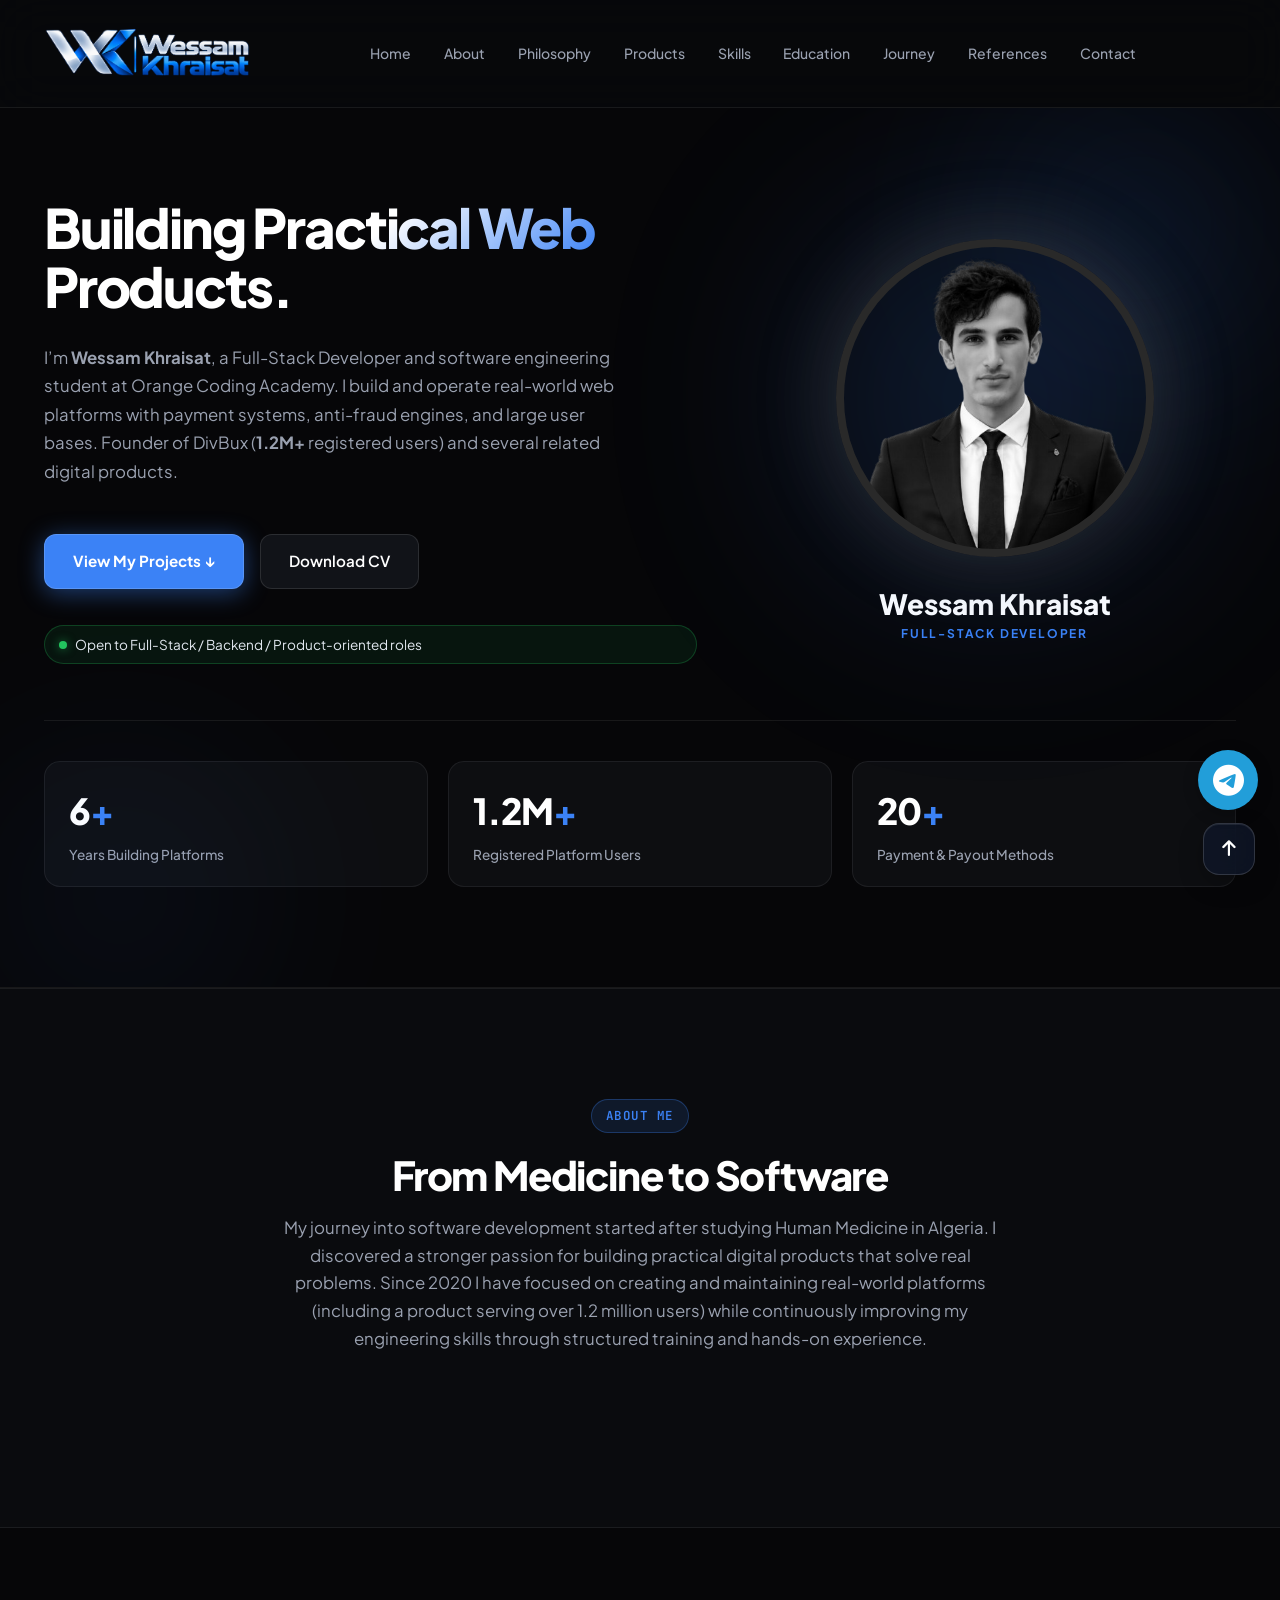
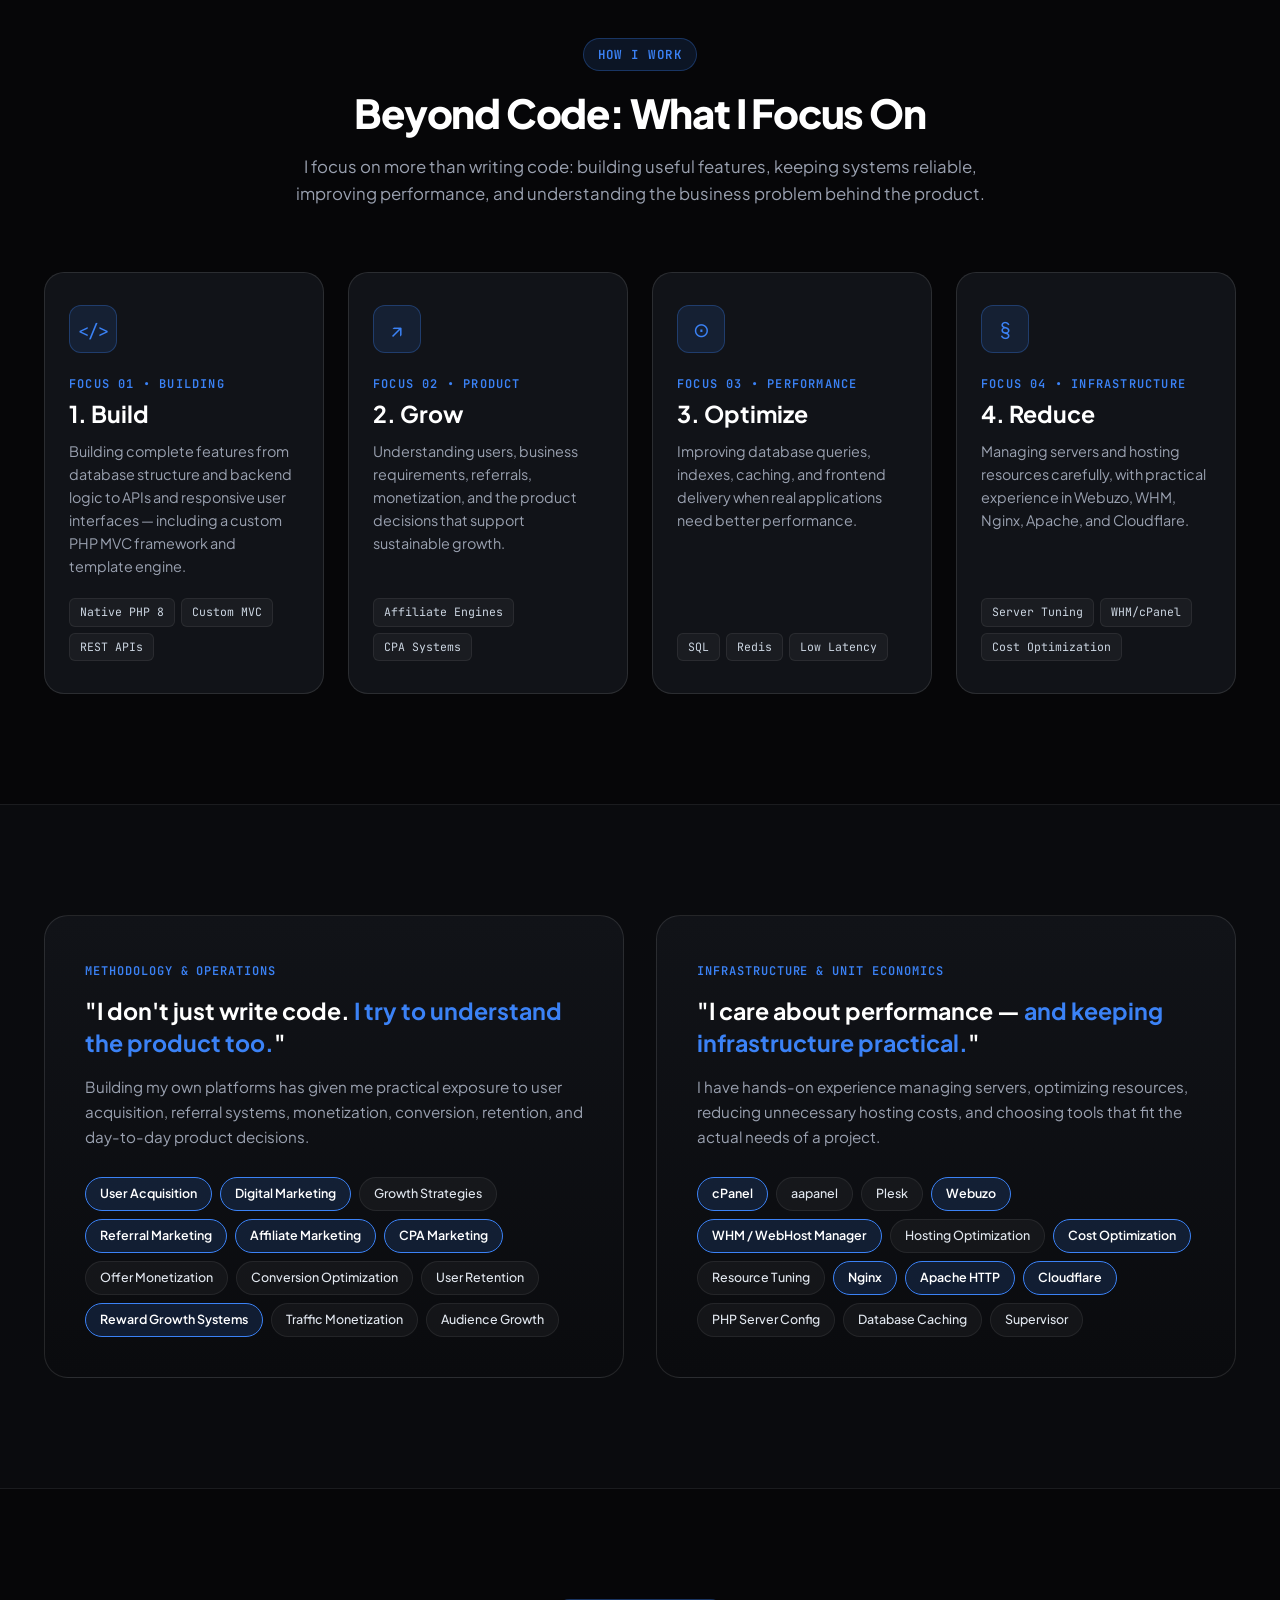
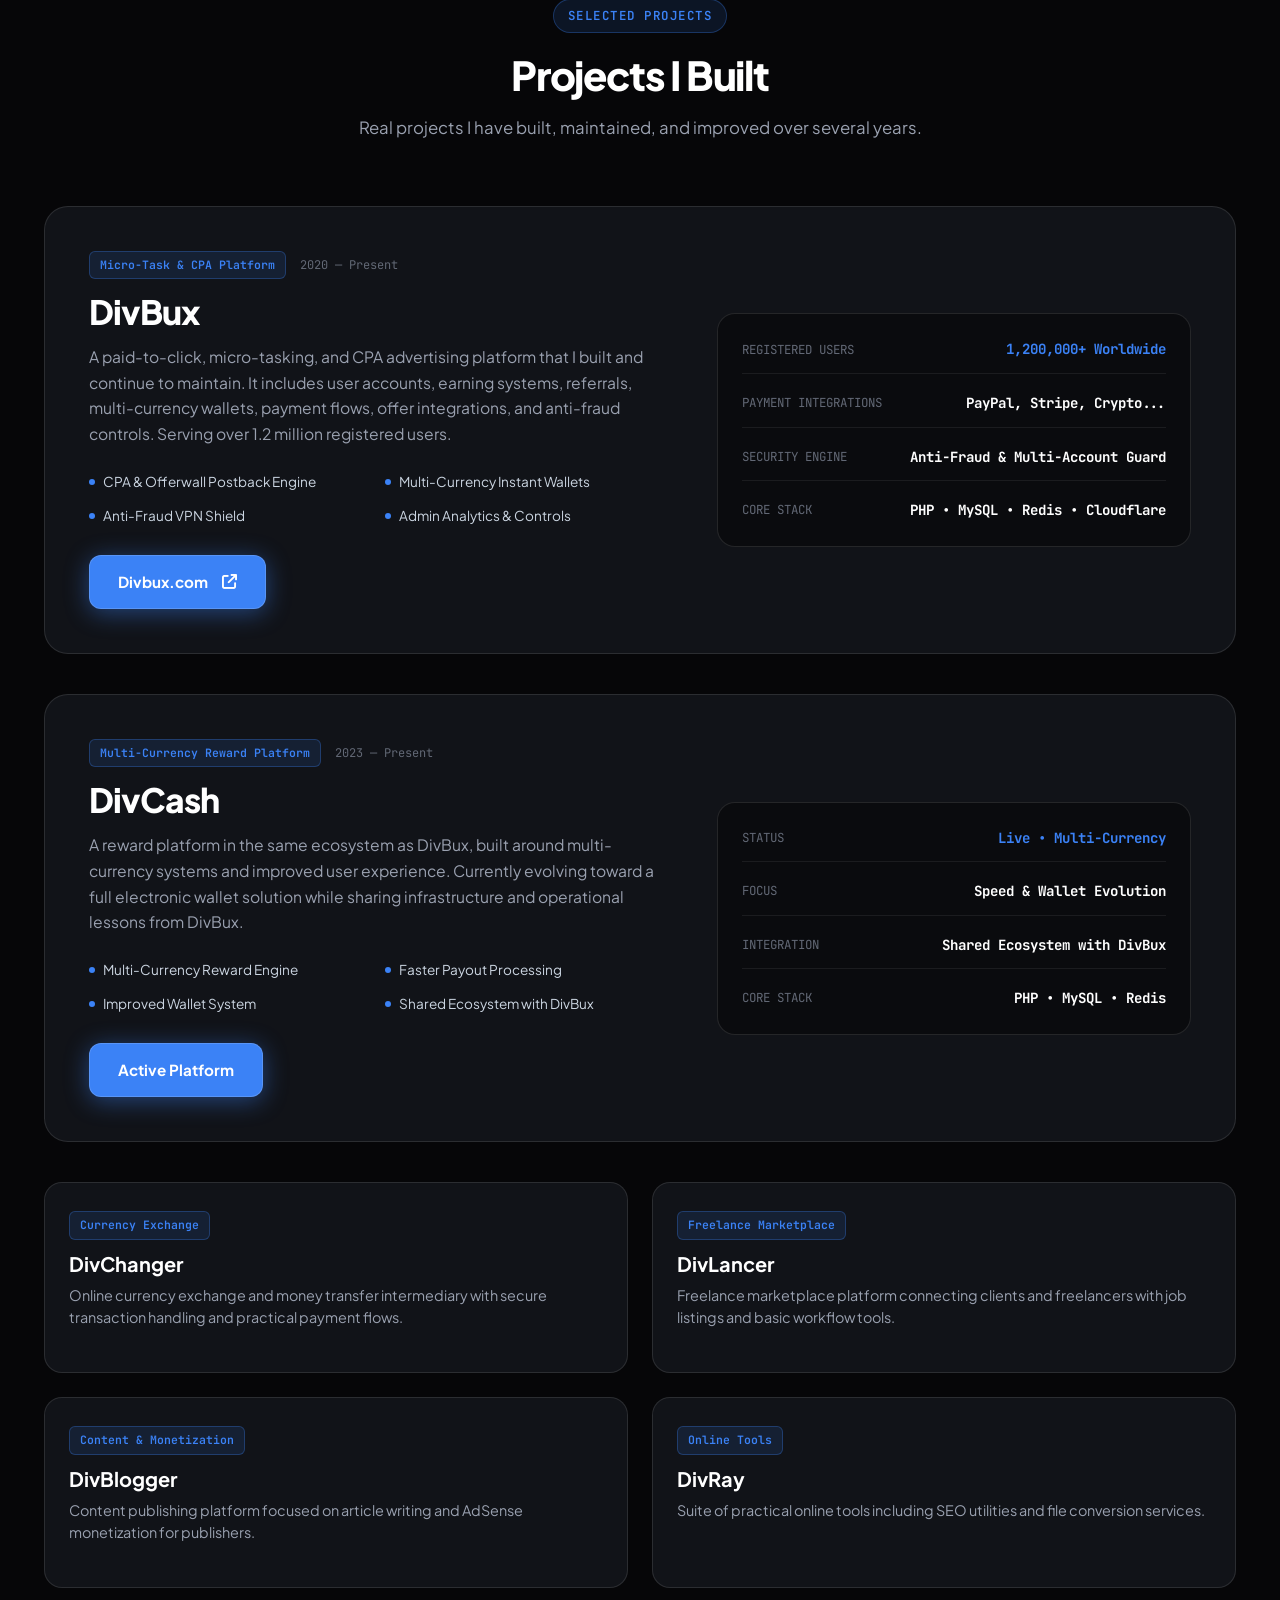
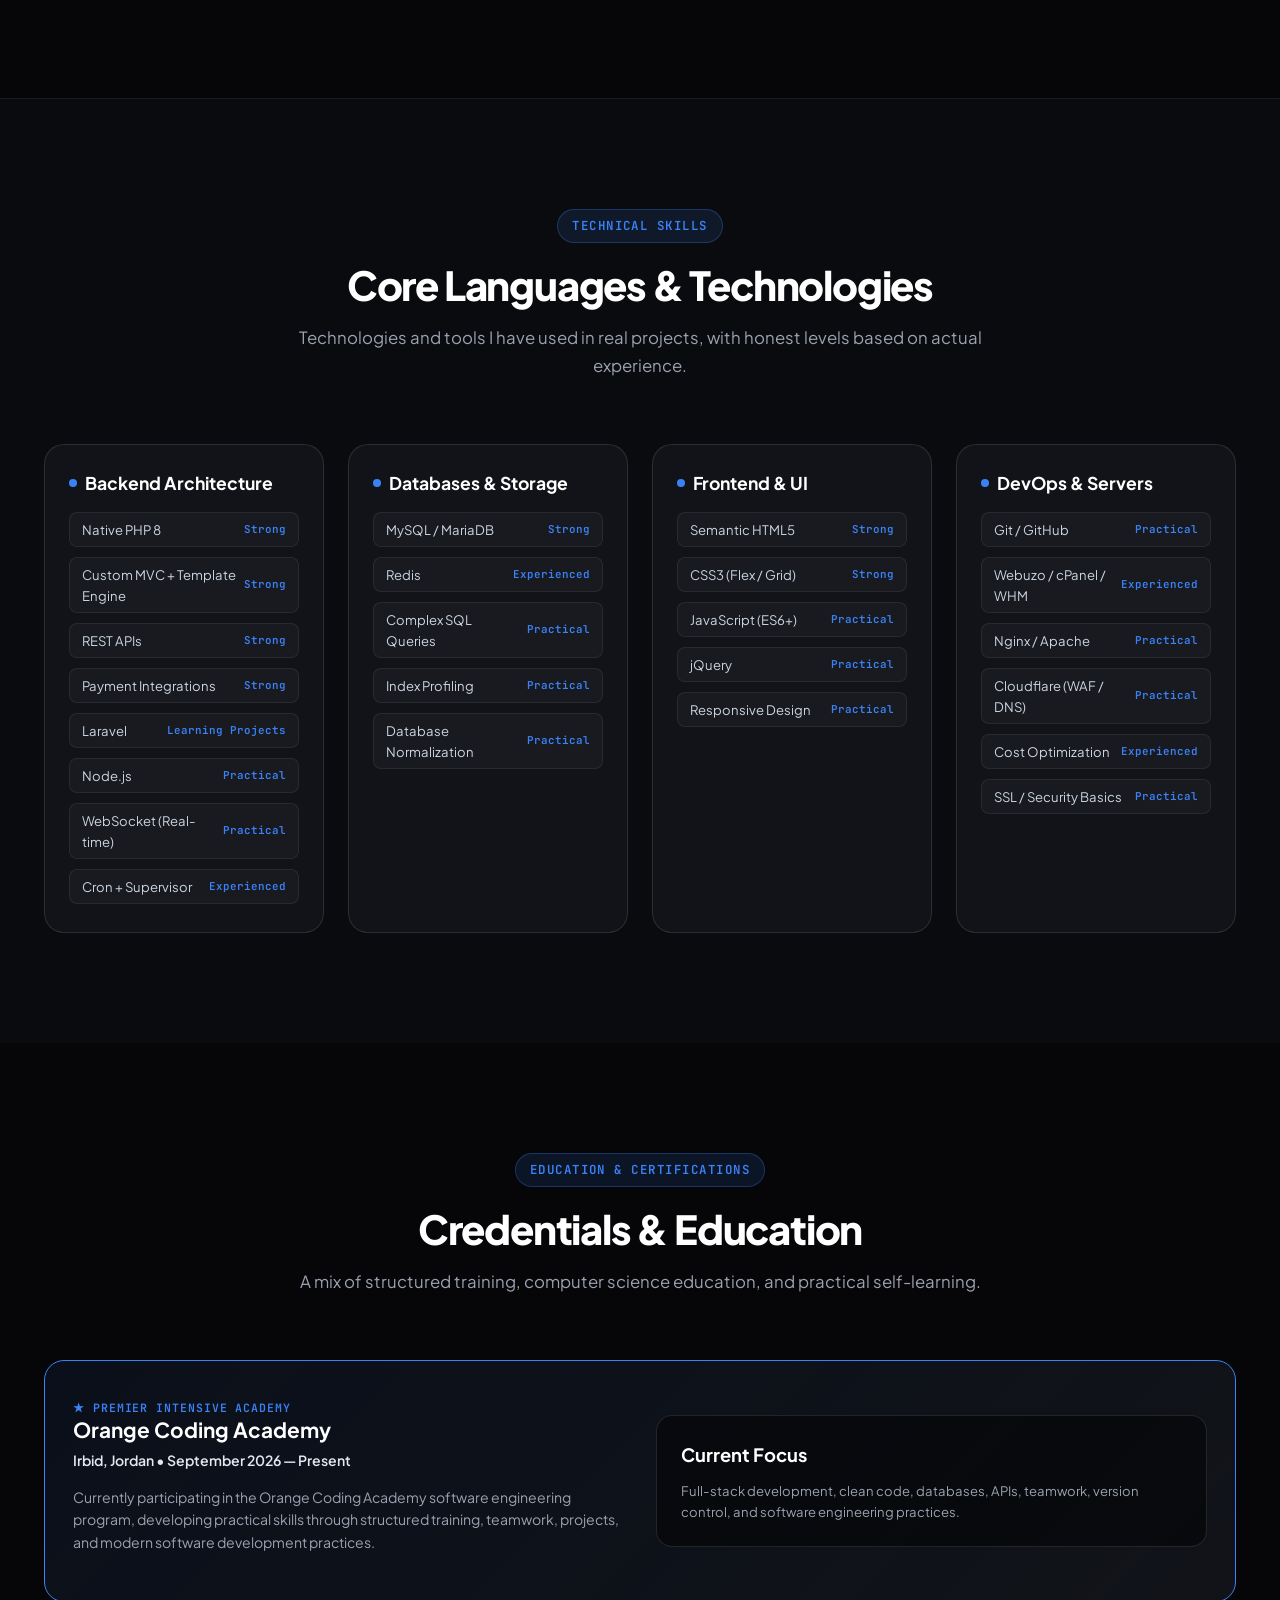
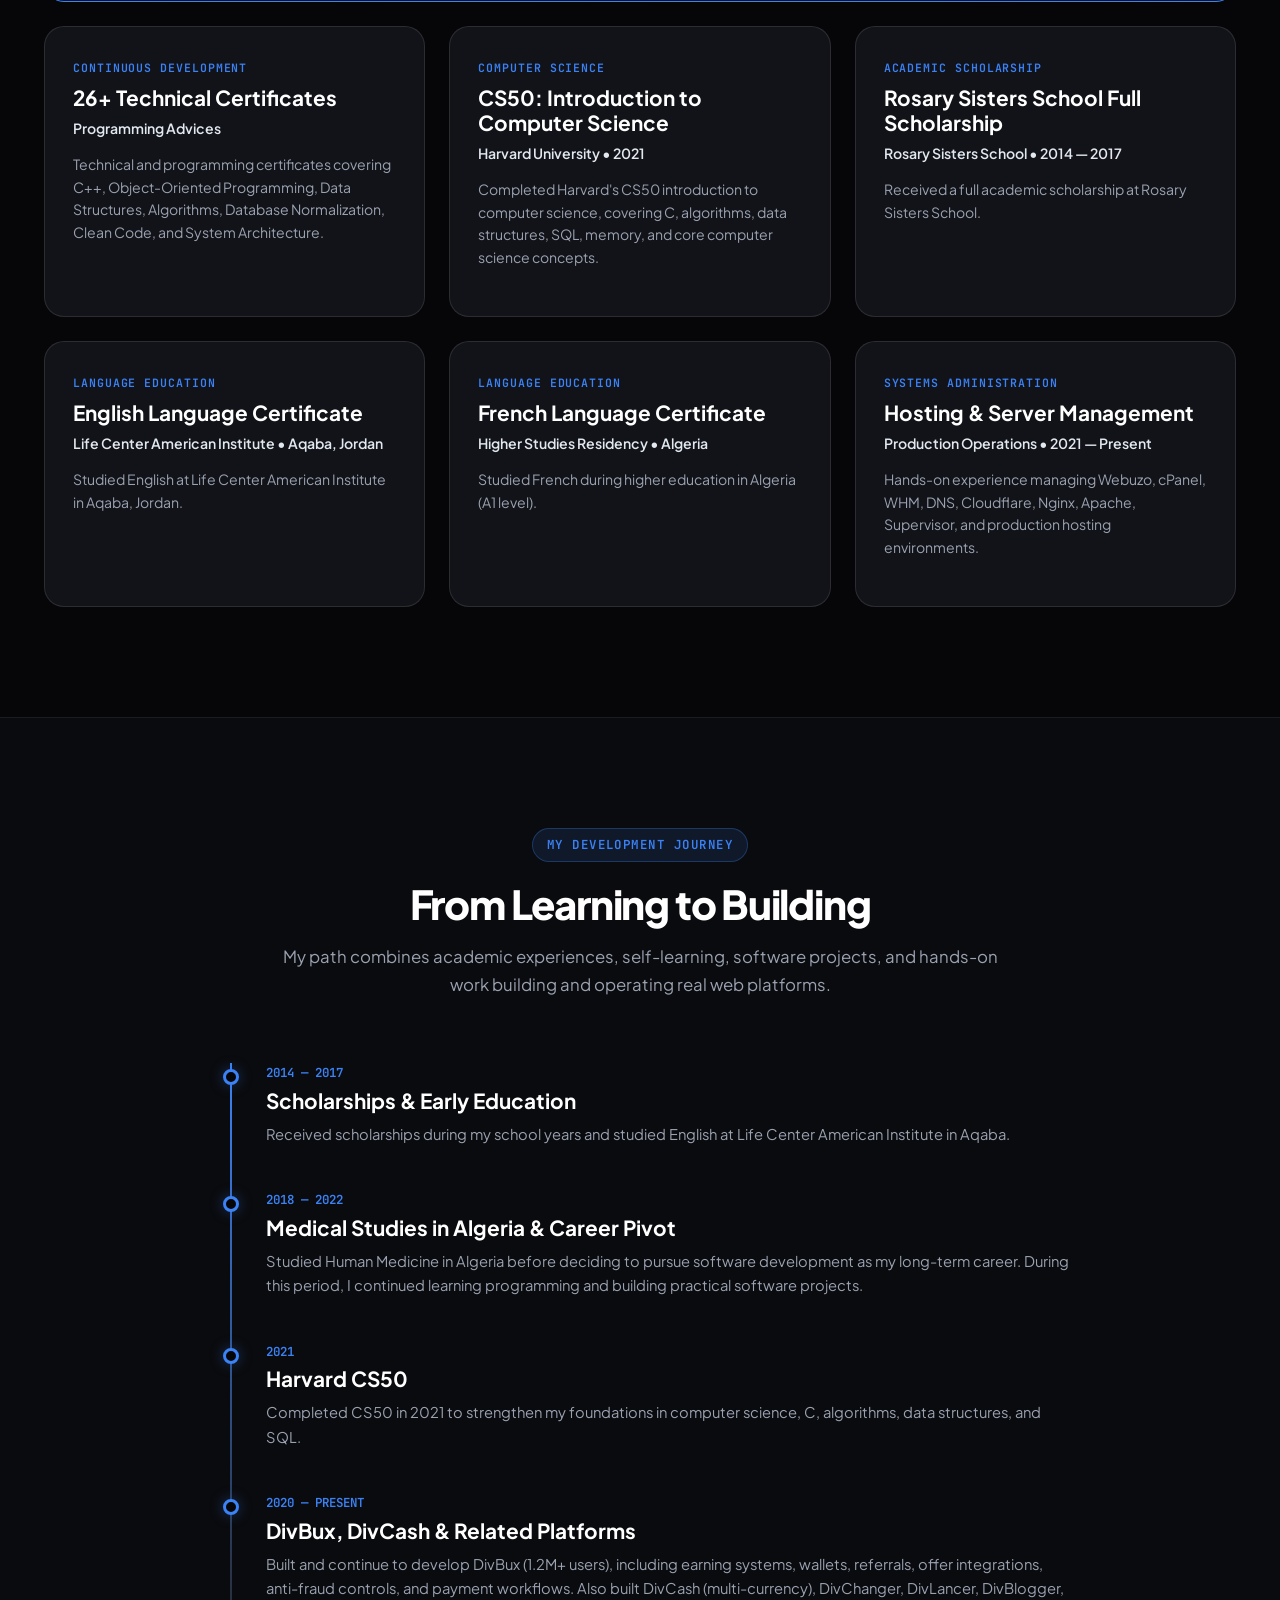
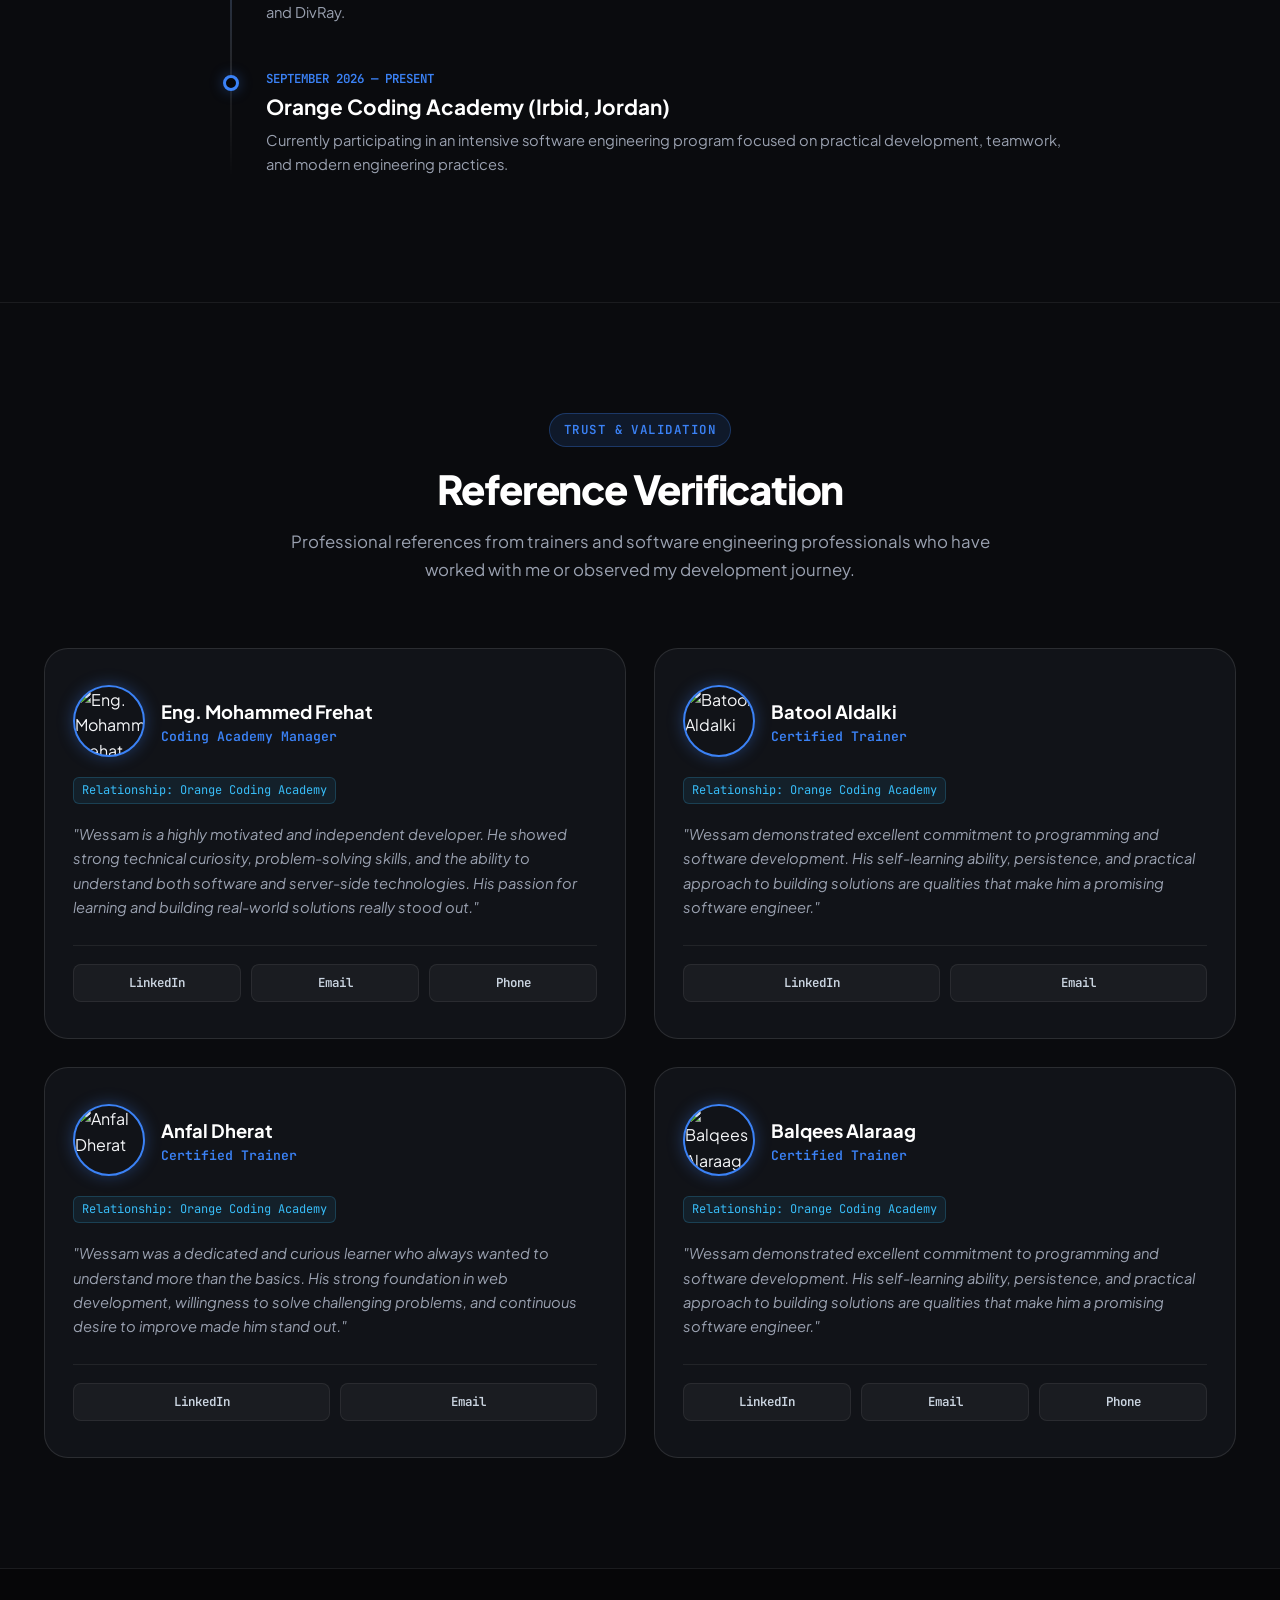
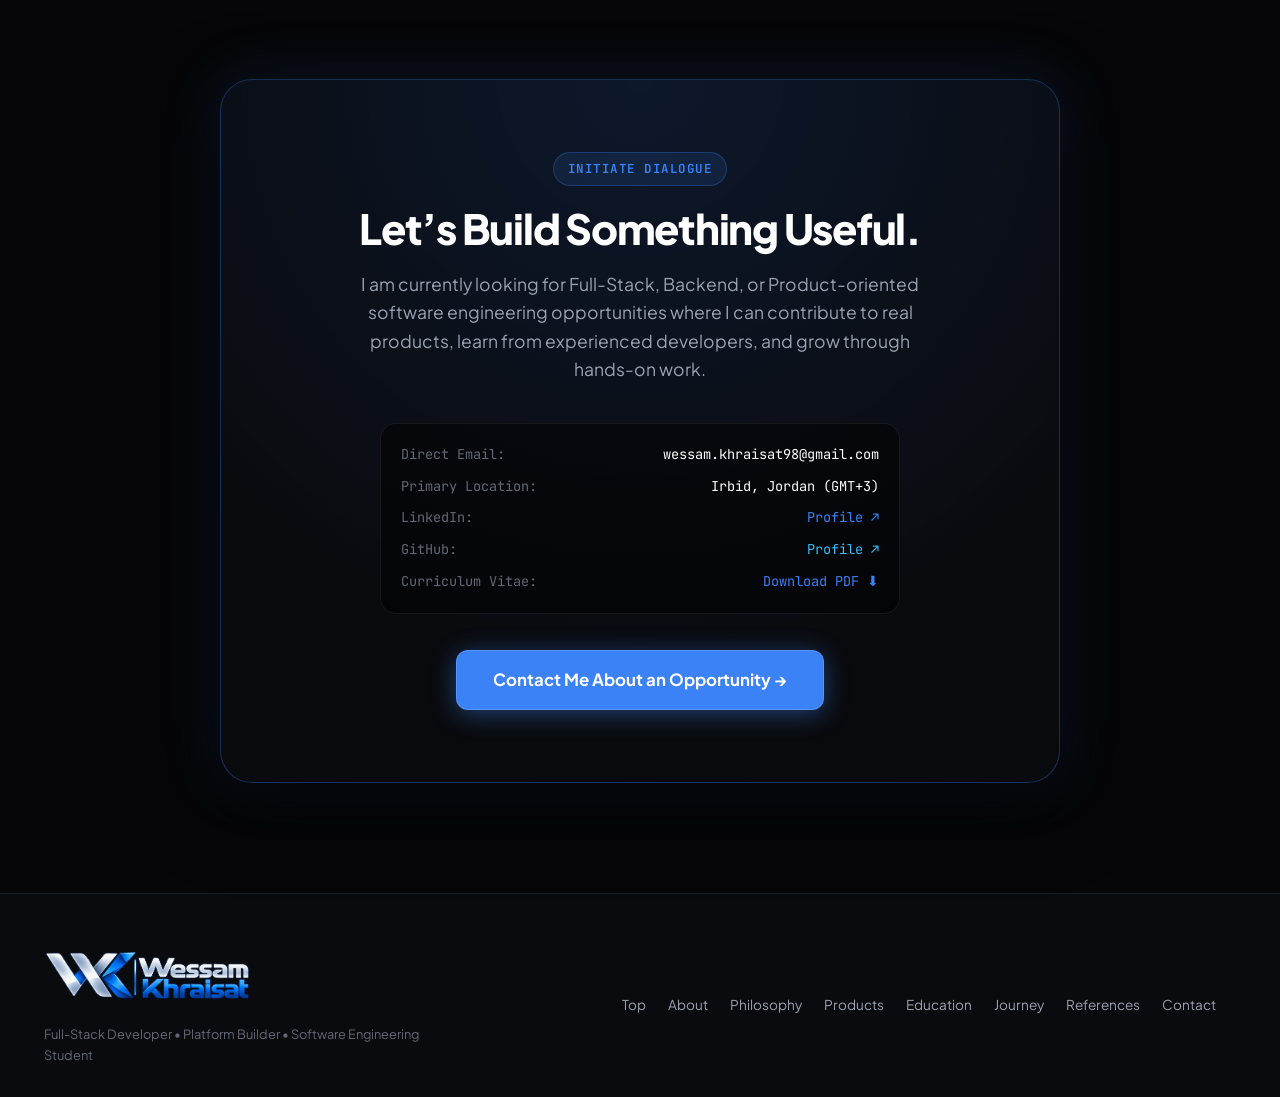
==== index.html @ 87af5ce9 "blue version and updated cv" ====
<!DOCTYPE html>
<html lang="en">
<head>
  <meta charset="UTF-8">
  <meta name="viewport" content="width=device-width, initial-scale=1.0">
  <title>Wessam Khraisat — Full-Stack Developer & Platform Builder</title>
  <meta name="description" content="Full-Stack Developer and Platform Builder. Founder of DivBux (1.2M+ users). Building practical web products with PHP, payments, anti-fraud systems and real infrastructure.">

  <link href="https://cdn.jsdelivr.net/npm/bootstrap@5.3.2/dist/css/bootstrap.min.css" rel="stylesheet">
  <link rel="preconnect" href="https://fonts.googleapis.com">
  <link rel="preconnect" href="https://fonts.gstatic.com" crossorigin>
  <link href="https://fonts.googleapis.com/css2?family=Plus+Jakarta+Sans:wght@300;400;500;600;700;800&family=JetBrains+Mono:wght@400;500;600&display=swap" rel="stylesheet">
  <link rel="stylesheet" href="https://cdnjs.cloudflare.com/ajax/libs/font-awesome/6.5.2/css/all.min.css">
  <link rel="stylesheet" type="text/css" href="assets/css/style.css">

  <link rel="shortcut icon" href="assets/images/favicon.ico" type="image/vnd.microsoft.icon">
  <link rel="icon" href="assets/images/favicon.ico" type="image/vnd.microsoft.icon">
</head>
<body>

  
  <nav class="navbar navbar-expand-lg bs-navbar-custom">
    <div class="container custom-container">
      <a class="navbar-brand" href="#hero">
        <img src="assets/images/logo.png" alt="Wessam Khraisat" title="Wessam Khraisat" class="logo-img">
      </a>
      
      <button class="navbar-toggler" type="button" data-bs-toggle="collapse" data-bs-target="#navbarSupportedContent" aria-controls="navbarSupportedContent" aria-expanded="false" aria-label="Toggle navigation">
        <i class="text-white fs-1 fa-solid fa-bars"></i>
      </button>
      <div class="d-lg-flex justify-content-center align-items-center ms-auto gap-1 collapse navbar-collapse text-center" id="navbarSupportedContent">
        <a class="nav-link" href="#hero">Home</a>
        <a class="nav-link" href="#about">About</a>
        <a class="nav-link" href="#beyond-code">Philosophy</a>
        <a class="nav-link" href="#products">Products</a>
        <a class="nav-link" href="#skills">Skills</a>
        <a class="nav-link" href="#education">Education</a>
        <a class="nav-link" href="#journey">Journey</a>
        <a class="nav-link" href="#references">References</a>
        <a class="nav-link" href="#contact">Contact</a>
      </div>
    </div>
  </nav>

  
  <section class="hero-section" id="hero">
    <div class="ambient-glow-red" id="top-right"></div>
    <div class="ambient-glow-red" id="bottom-left"></div>

    <div class="custom-container">
      <div class="hero-grid">
        
        <div class="hero-content">
          <h1 class="hero-headline">
            Building <span class="highlight">Practical Web</span> Products.
          </h1>
          <p class="hero-text">
            I’m <strong>Wessam Khraisat</strong>, a Full-Stack Developer and software engineering student at Orange Coding Academy. 
            I build and operate real-world web platforms with payment systems, anti-fraud engines, and large user bases. 
            Founder of DivBux (<strong>1.2M+</strong> registered users) and several related digital products.
          </p>
          <div class="hero-ctas">
            <a href="#products" class="btn-primary-red">View My Projects &darr;</a>
            <a href="assets/Wessam_Khraisat_CV.pdf" target="_blank" download class="btn-secondary-dark">Download CV</a>
          </div>
          <div class="availability-status">
              <span class="availability-dot"></span>
              Open to Full-Stack / Backend / Product-oriented roles
          </div>
        </div>

        <div class="hero-portrait-card">
          <div class="founder-section">
              <div class="founder-image-wrapper">
                  <div class="founder-glow"></div>
                  <div class="founder-image-container">
                     <div class="founder-image"></div>
                  </div>
              </div>
              <div class="founder-info">
                  <h3>Wessam Khraisat</h3>
                  <p>Full-Stack Developer</p>
              </div>
          </div>
        </div>

      </div>

      <div class="hero-stats-bar">
        <div class="stat-box">
          <div class="stat-number">6<span class="red">+</span></div>
          <div class="stat-label">Years Building Platforms</div>
        </div>
        <div class="stat-box">
          <div class="stat-number">1.2M<span class="red">+</span></div>
          <div class="stat-label">Registered Platform Users</div>
        </div>
        <div class="stat-box">
          <div class="stat-number">20<span class="red">+</span></div>
          <div class="stat-label">Payment & Payout Methods</div>
        </div>
      </div>
    </div>
  </section>

  
  <section class="section-spacing section-about-bg" id="about">
    <div class="custom-container">
      <div class="section-header">
        <span class="section-eyebrow">About Me</span>
        <h2 class="section-title">From Medicine to Software</h2>
        <p class="section-desc">
          My journey into software development started after studying Human Medicine in Algeria. 
          I discovered a stronger passion for building practical digital products that solve real problems. 
          Since 2020 I have focused on creating and maintaining real-world platforms (including a product serving over 1.2 million users) 
          while continuously improving my engineering skills through structured training and hands-on experience.
        </p>
      </div>
    </div>
  </section>

  
  <section class="section-spacing" id="beyond-code">
    <div class="custom-container">
      <div class="section-header">
        <span class="section-eyebrow">How I Work</span>
        <h2 class="section-title">Beyond Code: What I Focus On</h2>
        <p class="section-desc">
          I focus on more than writing code: building useful features, keeping systems reliable, improving performance, and understanding the business problem behind the product.
        </p>
      </div>

      <div class="pillars-grid">
        <div class="pillar-card">
          <div class="pillar-icon-box">&lt;/&gt;</div>
          <div class="pillar-index">FOCUS 01 • BUILDING</div>
          <h3 class="pillar-title">1. Build</h3>
          <p class="pillar-desc">
            Building complete features from database structure and backend logic to APIs and responsive user interfaces — including a custom PHP MVC framework and template engine.
          </p>
          <div class="pillar-tags">
            <span class="tag-pill">Native PHP 8</span>
            <span class="tag-pill">Custom MVC</span>
            <span class="tag-pill">REST APIs</span>
          </div>
        </div>

        <div class="pillar-card">
          <div class="pillar-icon-box">&nearr;</div>
          <div class="pillar-index">FOCUS 02 • PRODUCT</div>
          <h3 class="pillar-title">2. Grow</h3>
          <p class="pillar-desc">
            Understanding users, business requirements, referrals, monetization, and the product decisions that support sustainable growth.
          </p>
          <div class="pillar-tags">
            <span class="tag-pill">Affiliate Engines</span>
            <span class="tag-pill">CPA Systems</span>
          </div>
        </div>

        <div class="pillar-card">
          <div class="pillar-icon-box">&odot;</div>
          <div class="pillar-index">FOCUS 03 • PERFORMANCE</div>
          <h3 class="pillar-title">3. Optimize</h3>
          <p class="pillar-desc">
            Improving database queries, indexes, caching, and frontend delivery when real applications need better performance.
          </p>
          <div class="pillar-tags">
            <span class="tag-pill">SQL</span>
            <span class="tag-pill">Redis</span>
            <span class="tag-pill">Low Latency</span>
          </div>
        </div>

        <div class="pillar-card">
          <div class="pillar-icon-box">&sect;</div>
          <div class="pillar-index">FOCUS 04 • INFRASTRUCTURE</div>
          <h3 class="pillar-title">4. Reduce</h3>
          <p class="pillar-desc">
            Managing servers and hosting resources carefully, with practical experience in Webuzo, WHM, Nginx, Apache, and Cloudflare.
          </p>
          <div class="pillar-tags">
            <span class="tag-pill">Server Tuning</span>
            <span class="tag-pill">WHM/cPanel</span>
            <span class="tag-pill">Cost Optimization</span>
          </div>
        </div>
      </div>
    </div>
  </section>

  
  <section class="section-spacing" id="section-spacing-custom">
    <div class="custom-container">
      <div class="dual-expertise-grid">
        
        <div class="expertise-card">
          <span class="expertise-badge">Methodology & Operations</span>
          <h3 class="expertise-quote">
            "I don't just write code. <span class="red">I try to understand the product too.</span>"
          </h3>
          <p class="expertise-narrative">
            Building my own platforms has given me practical exposure to user acquisition, referral systems, monetization, conversion, retention, and day-to-day product decisions.
          </p>
          <div class="pill-cloud">
            <span class="cloud-badge highlight">User Acquisition</span>
            <span class="cloud-badge highlight">Digital Marketing</span>
            <span class="cloud-badge">Growth Strategies</span>
            <span class="cloud-badge highlight">Referral Marketing</span>
            <span class="cloud-badge highlight">Affiliate Marketing</span>
            <span class="cloud-badge highlight">CPA Marketing</span>
            <span class="cloud-badge">Offer Monetization</span>
            <span class="cloud-badge">Conversion Optimization</span>
            <span class="cloud-badge">User Retention</span>
            <span class="cloud-badge highlight">Reward Growth Systems</span>
            <span class="cloud-badge">Traffic Monetization</span>
            <span class="cloud-badge">Audience Growth</span>
          </div>
        </div>

        <div class="expertise-card">
          <span class="expertise-badge">Infrastructure & Unit Economics</span>
          <h3 class="expertise-quote">
            "I care about performance &mdash; <span class="red">and keeping infrastructure practical.</span>"
          </h3>
          <p class="expertise-narrative">
            I have hands-on experience managing servers, optimizing resources, reducing unnecessary hosting costs, and choosing tools that fit the actual needs of a project.
          </p>
          <div class="pill-cloud">
            <span class="cloud-badge highlight">cPanel</span>
            <span class="cloud-badge">aapanel</span>
            <span class="cloud-badge">Plesk</span>
            <span class="cloud-badge highlight">Webuzo</span>
            <span class="cloud-badge highlight">WHM / WebHost Manager</span>
            <span class="cloud-badge">Hosting Optimization</span>
            <span class="cloud-badge highlight">Cost Optimization</span>
            <span class="cloud-badge">Resource Tuning</span>
            <span class="cloud-badge highlight">Nginx</span>
            <span class="cloud-badge highlight">Apache HTTP</span>
            <span class="cloud-badge highlight">Cloudflare</span>
            <span class="cloud-badge">PHP Server Config</span>
            <span class="cloud-badge">Database Caching</span>
            <span class="cloud-badge">Supervisor</span>
          </div>
        </div>

      </div>
    </div>
  </section>

  
  <section class="section-spacing" id="products">
    <div class="custom-container">
      <div class="section-header">
        <span class="section-eyebrow">Selected Projects</span>
        <h2 class="section-title">Projects I Built</h2>
        <p class="section-desc">
          Real projects I have built, maintained, and improved over several years.
        </p>
      </div>

      <div class="product-showcases">
        
        
        <div class="product-card">
          <div>
            <div class="product-meta-header">
              <span class="product-tag">Micro-Task & CPA Platform</span>
              <span class="product-timeline">2020 — Present</span>
            </div>
            <h3 class="product-name">DivBux</h3>
            <p class="product-desc">
              A paid-to-click, micro-tasking, and CPA advertising platform that I built and continue to maintain. 
              It includes user accounts, earning systems, referrals, multi-currency wallets, payment flows, 
              offer integrations, and anti-fraud controls. Serving over 1.2 million registered users.
            </p>
            <div class="product-features-list">
              <div class="feature-item"><span class="feature-bullet"></span> CPA & Offerwall Postback Engine</div>
              <div class="feature-item"><span class="feature-bullet"></span> Multi-Currency Instant Wallets</div>
              <div class="feature-item"><span class="feature-bullet"></span> Anti-Fraud VPN Shield</div>
              <div class="feature-item"><span class="feature-bullet"></span> Admin Analytics & Controls</div>
            </div>
            <a href="https://divbux.com/" target="_blank" rel="noopener" class="btn-primary-red">Divbux.com &nbsp; <i class="fa-solid fa-arrow-up-right-from-square"></i></a>
          </div>
          <div class="product-telemetry-box">
            <div class="telemetry-row">
              <span class="telemetry-label">REGISTERED USERS</span>
              <span class="telemetry-val red">1,200,000+ Worldwide</span>
            </div>
            <div class="telemetry-row">
              <span class="telemetry-label">PAYMENT INTEGRATIONS</span>
              <span class="telemetry-val">PayPal, Stripe, Crypto...</span>
            </div>
            <div class="telemetry-row">
              <span class="telemetry-label">SECURITY ENGINE</span>
              <span class="telemetry-val">Anti-Fraud & Multi-Account Guard</span>
            </div>
            <div class="telemetry-row">
              <span class="telemetry-label">CORE STACK</span>
              <span class="telemetry-val">PHP • MySQL • Redis • Cloudflare</span>
            </div>
          </div>
        </div>

        
        <div class="product-card">
          <div>
            <div class="product-meta-header">
              <span class="product-tag">Multi-Currency Reward Platform</span>
              <span class="product-timeline">2023 — Present</span>
            </div>
            <h3 class="product-name">DivCash</h3>
            <p class="product-desc">
              A reward platform in the same ecosystem as DivBux, built around multi-currency systems and improved user experience. 
              Currently evolving toward a full electronic wallet solution while sharing infrastructure and operational lessons from DivBux.
            </p>
            <div class="product-features-list">
              <div class="feature-item"><span class="feature-bullet"></span> Multi-Currency Reward Engine</div>
              <div class="feature-item"><span class="feature-bullet"></span> Faster Payout Processing</div>
              <div class="feature-item"><span class="feature-bullet"></span> Improved Wallet System</div>
              <div class="feature-item"><span class="feature-bullet"></span> Shared Ecosystem with DivBux</div>
            </div>
            <a href="#" class="btn-primary-red">Active Platform</a>
          </div>
          <div class="product-telemetry-box">
            <div class="telemetry-row">
              <span class="telemetry-label">STATUS</span>
              <span class="telemetry-val red">Live • Multi-Currency</span>
            </div>
            <div class="telemetry-row">
              <span class="telemetry-label">FOCUS</span>
              <span class="telemetry-val">Speed & Wallet Evolution</span>
            </div>
            <div class="telemetry-row">
              <span class="telemetry-label">INTEGRATION</span>
              <span class="telemetry-val">Shared Ecosystem with DivBux</span>
            </div>
            <div class="telemetry-row">
              <span class="telemetry-label">CORE STACK</span>
              <span class="telemetry-val">PHP • MySQL • Redis</span>
            </div>
          </div>
        </div>

      </div>

      
      <div class="more-projects-grid">
        <div class="more-project-card">
          <div class="product-meta-header">
            <span class="product-tag">Currency Exchange</span>
          </div>
          <h4 class="more-project-name">DivChanger</h4>
          <p class="more-project-desc">
            Online currency exchange and money transfer intermediary with secure transaction handling and practical payment flows.
          </p>
        </div>

        <div class="more-project-card">
          <div class="product-meta-header">
            <span class="product-tag">Freelance Marketplace</span>
          </div>
          <h4 class="more-project-name">DivLancer</h4>
          <p class="more-project-desc">
            Freelance marketplace platform connecting clients and freelancers with job listings and basic workflow tools.
          </p>
        </div>

        <div class="more-project-card">
          <div class="product-meta-header">
            <span class="product-tag">Content & Monetization</span>
          </div>
          <h4 class="more-project-name">DivBlogger</h4>
          <p class="more-project-desc">
            Content publishing platform focused on article writing and AdSense monetization for publishers.
          </p>
        </div>

        <div class="more-project-card">
          <div class="product-meta-header">
            <span class="product-tag">Online Tools</span>
          </div>
          <h4 class="more-project-name">DivRay</h4>
          <p class="more-project-desc">
            Suite of practical online tools including SEO utilities and file conversion services.
          </p>
        </div>
      </div>
    </div>
  </section>

  
  <section class="section-spacing" id="skills">
    <div class="custom-container">
      <div class="section-header">
        <span class="section-eyebrow">Technical Skills</span>
        <h2 class="section-title">Core Languages & Technologies</h2>
        <p class="section-desc">
          Technologies and tools I have used in real projects, with honest levels based on actual experience.
        </p>
      </div>

      <div class="skills-quad-grid">
        
        <div class="skill-card">
          <h4 class="skill-card-title"><span class="skill-dot-indicator"></span> Backend Architecture</h4>
          <div class="skill-tags-flex">
            <div class="skill-tag-item"><span>Native PHP 8</span> <span class="skill-level-pill">Strong</span></div>
            <div class="skill-tag-item"><span>Custom MVC + Template Engine</span> <span class="skill-level-pill">Strong</span></div>
            <div class="skill-tag-item"><span>REST APIs</span> <span class="skill-level-pill">Strong</span></div>
            <div class="skill-tag-item"><span>Payment Integrations</span> <span class="skill-level-pill">Strong</span></div>
            <div class="skill-tag-item"><span>Laravel</span> <span class="skill-level-pill">Learning Projects</span></div>
            <div class="skill-tag-item"><span>Node.js</span> <span class="skill-level-pill">Practical</span></div>
            <div class="skill-tag-item"><span>WebSocket (Real-time)</span> <span class="skill-level-pill">Practical</span></div>
            <div class="skill-tag-item"><span>Cron + Supervisor</span> <span class="skill-level-pill">Experienced</span></div>
          </div>
        </div>

        <div class="skill-card">
          <h4 class="skill-card-title"><span class="skill-dot-indicator"></span> Databases & Storage</h4>
          <div class="skill-tags-flex">
            <div class="skill-tag-item"><span>MySQL / MariaDB</span> <span class="skill-level-pill">Strong</span></div>
            <div class="skill-tag-item"><span>Redis</span> <span class="skill-level-pill">Experienced</span></div>
            <div class="skill-tag-item"><span>Complex SQL Queries</span> <span class="skill-level-pill">Practical</span></div>
            <div class="skill-tag-item"><span>Index Profiling</span> <span class="skill-level-pill">Practical</span></div>
            <div class="skill-tag-item"><span>Database Normalization</span> <span class="skill-level-pill">Practical</span></div>
          </div>
        </div>

        <div class="skill-card">
          <h4 class="skill-card-title"><span class="skill-dot-indicator"></span> Frontend & UI</h4>
          <div class="skill-tags-flex">
            <div class="skill-tag-item"><span>Semantic HTML5</span> <span class="skill-level-pill">Strong</span></div>
            <div class="skill-tag-item"><span>CSS3 (Flex / Grid)</span> <span class="skill-level-pill">Strong</span></div>
            <div class="skill-tag-item"><span>JavaScript (ES6+)</span> <span class="skill-level-pill">Practical</span></div>
            <div class="skill-tag-item"><span>jQuery</span> <span class="skill-level-pill">Practical</span></div>
            <div class="skill-tag-item"><span>Responsive Design</span> <span class="skill-level-pill">Practical</span></div>
          </div>
        </div>

        <div class="skill-card">
          <h4 class="skill-card-title"><span class="skill-dot-indicator"></span> DevOps & Servers</h4>
          <div class="skill-tags-flex">
            <div class="skill-tag-item"><span>Git / GitHub</span> <span class="skill-level-pill">Practical</span></div>
            <div class="skill-tag-item"><span>Webuzo / cPanel / WHM</span> <span class="skill-level-pill">Experienced</span></div>
            <div class="skill-tag-item"><span>Nginx / Apache</span> <span class="skill-level-pill">Practical</span></div>
            <div class="skill-tag-item"><span>Cloudflare (WAF / DNS)</span> <span class="skill-level-pill">Practical</span></div>
            <div class="skill-tag-item"><span>Cost Optimization</span> <span class="skill-level-pill">Experienced</span></div>
            <div class="skill-tag-item"><span>SSL / Security Basics</span> <span class="skill-level-pill">Practical</span></div>
          </div>
        </div>

      </div>
    </div>
  </section>

  
  <section class="section-spacing" id="education">
    <div class="custom-container">
      <div class="section-header">
        <span class="section-eyebrow">Education & Certifications</span>
        <h2 class="section-title">Credentials & Education</h2>
        <p class="section-desc">
          A mix of structured training, computer science education, and practical self-learning.
        </p>
      </div>

      <div class="credentials-grid">
        
        <div class="credential-card featured">
          <div>
            <span class="credential-category">★ PREMIER INTENSIVE ACADEMY</span>
            <h3 class="credential-title">Orange Coding Academy</h3>
            <div class="credential-issuer">Irbid, Jordan • September 2026 — Present</div>
            <p class="credential-desc">
              Currently participating in the Orange Coding Academy software engineering program, 
              developing practical skills through structured training, teamwork, projects, and modern software development practices.
            </p>
          </div>
          <div class="credential-featured-aside">
            <div class="credential-featured-heading">Current Focus</div>
            <p class="credential-featured-text">
              Full-stack development, clean code, databases, APIs, teamwork, version control, and software engineering practices.
            </p>
          </div>
        </div>

        <div class="credential-card">
          <span class="credential-category">CONTINUOUS DEVELOPMENT</span>
          <h4 class="credential-title">26+ Technical Certificates</h4>
          <div class="credential-issuer">Programming Advices</div>
          <p class="credential-desc">
            Technical and programming certificates covering C++, Object-Oriented Programming, Data Structures, Algorithms, 
            Database Normalization, Clean Code, and System Architecture.
          </p>
        </div>

        <div class="credential-card">
          <span class="credential-category">COMPUTER SCIENCE</span>
          <h4 class="credential-title">CS50: Introduction to Computer Science</h4>
          <div class="credential-issuer">Harvard University • 2021</div>
          <p class="credential-desc">
            Completed Harvard's CS50 introduction to computer science, covering C, algorithms, data structures, SQL, memory, and core computer science concepts.
          </p>
        </div>

        <div class="credential-card">
          <span class="credential-category">ACADEMIC SCHOLARSHIP</span>
          <h4 class="credential-title">Rosary Sisters School Full Scholarship</h4>
          <div class="credential-issuer">Rosary Sisters School • 2014 — 2017</div>
          <p class="credential-desc">
            Received a full academic scholarship at Rosary Sisters School.
          </p>
        </div>

        <div class="credential-card">
          <span class="credential-category">LANGUAGE EDUCATION</span>
          <h4 class="credential-title">English Language Certificate</h4>
          <div class="credential-issuer">Life Center American Institute • Aqaba, Jordan</div>
          <p class="credential-desc">
            Studied English at Life Center American Institute in Aqaba, Jordan.
          </p>
        </div>

        <div class="credential-card">
          <span class="credential-category">LANGUAGE EDUCATION</span>
          <h4 class="credential-title">French Language Certificate</h4>
          <div class="credential-issuer">Higher Studies Residency • Algeria</div>
          <p class="credential-desc">
            Studied French during higher education in Algeria (A1 level).
          </p>
        </div>

        <div class="credential-card">
          <span class="credential-category">SYSTEMS ADMINISTRATION</span>
          <h4 class="credential-title">Hosting & Server Management</h4>
          <div class="credential-issuer">Production Operations • 2021 — Present</div>
          <p class="credential-desc">
            Hands-on experience managing Webuzo, cPanel, WHM, DNS, Cloudflare, Nginx, Apache, Supervisor, and production hosting environments.
          </p>
        </div>

      </div>
    </div>
  </section>

  
  <section class="section-spacing section-journey-bg" id="journey">
    <div class="custom-container">
      <div class="section-header">
        <span class="section-eyebrow">My Development Journey</span>
        <h2 class="section-title">From Learning to Building</h2>
        <p class="section-desc">
          My path combines academic experiences, self-learning, software projects, and hands-on work building and operating real web platforms.
        </p>
      </div>

      <div class="timeline-wrapper">

        <div class="timeline-node">
          <span class="timeline-dot"></span>
          <div class="timeline-date">2014 — 2017</div>
          <h3 class="timeline-title">Scholarships & Early Education</h3>
          <p class="timeline-desc">
            Received scholarships during my school years and studied English at Life Center American Institute in Aqaba.
          </p>
        </div>

        <div class="timeline-node">
          <span class="timeline-dot"></span>
          <div class="timeline-date">2018 — 2022</div>
          <h3 class="timeline-title">Medical Studies in Algeria & Career Pivot</h3>
          <p class="timeline-desc">
            Studied Human Medicine in Algeria before deciding to pursue software development as my long-term career. 
            During this period, I continued learning programming and building practical software projects.
          </p>
        </div>

        <div class="timeline-node">
          <span class="timeline-dot"></span>
          <div class="timeline-date">2021</div>
          <h3 class="timeline-title">Harvard CS50</h3>
          <p class="timeline-desc">
            Completed CS50 in 2021 to strengthen my foundations in computer science, C, algorithms, data structures, and SQL.
          </p>
        </div>

        <div class="timeline-node">
          <span class="timeline-dot"></span>
          <div class="timeline-date">2020 — PRESENT</div>
          <h3 class="timeline-title">DivBux, DivCash & Related Platforms</h3>
          <p class="timeline-desc">
            Built and continue to develop DivBux (1.2M+ users), including earning systems, wallets, referrals, offer integrations, 
            anti-fraud controls, and payment workflows. Also built DivCash (multi-currency), DivChanger, DivLancer, DivBlogger, and DivRay.
          </p>
        </div>
        
        <div class="timeline-node">
          <span class="timeline-dot"></span>
          <div class="timeline-date">SEPTEMBER 2026 — PRESENT</div>
          <h3 class="timeline-title">Orange Coding Academy (Irbid, Jordan)</h3>
          <p class="timeline-desc">
            Currently participating in an intensive software engineering program focused on practical development, teamwork, and modern engineering practices.
          </p>
        </div>

      </div>
    </div>
  </section>

  
  <section class="section-spacing section-references-bg" id="references">
    <div class="custom-container">
      <div class="section-header">
        <span class="section-eyebrow">Trust & Validation</span>
        <h2 class="section-title">Reference Verification</h2>
        <p class="section-desc">
          Professional references from trainers and software engineering professionals who have worked with me or observed my development journey.
        </p>
      </div>

      <div class="references-grid">
        
        <div class="reference-card">
          <div class="reference-top">
            <div class="reference-avatar">
              <img src="https://media.licdn.com/dms/image/v2/D4E03AQFqu6fgZbC4yg/profile-displayphoto-shrink_800_800/B4EZb0AVOFHAAc-/0/1747850450994?e=1790812800&v=beta&t=1fSAytWviY-1kQ9LLYoGogFXR8aanT2wIQwGsHHuw_0" alt="Eng. Mohammed Frehat" title="Eng. Mohammed Frehat">
            </div>
            <div class="reference-info">
              <div class="reference-name">Eng. Mohammed Frehat</div>
              <div class="reference-role">Coding Academy Manager</div>
            </div>
          </div>
          <div class="reference-relation">Relationship: Orange Coding Academy</div>
          <p class="reference-quote">
            "Wessam is a highly motivated and independent developer. He showed strong technical curiosity, problem-solving skills, and the ability to understand both software and server-side technologies. His passion for learning and building real-world solutions really stood out."
          </p>
          <div class="reference-contacts">
            <a href="https://www.linkedin.com/in/mohammed-frehat-9222402b/" target="_blank" rel="noopener" class="btn-contact-pill">LinkedIn</a>
            <a href="mailto:mfre7at@yahoo.com" class="btn-contact-pill">Email</a>
            <a href="tel:+962776072607" class="btn-contact-pill">Phone</a>
          </div>
        </div>

        <div class="reference-card">
          <div class="reference-top">
            <div class="reference-avatar">
              <img src="https://media.licdn.com/dms/image/v2/D4E03AQFRFCLlmCkSbA/profile-displayphoto-shrink_800_800/B4EZopsUpbKkAk-/0/1761636077127?e=1790812800&v=beta&t=YbbYeL9UPPU-1GFpiKO08LdzNZW_ULD2NnwJwhk68aQ" alt="Batool Aldalki" title="Batool Aldalki">
            </div>
            <div class="reference-info">
              <div class="reference-name">Batool Aldalki</div>
              <div class="reference-role">Certified Trainer</div>
            </div>
          </div>
          <div class="reference-relation">Relationship: Orange Coding Academy</div>
          <p class="reference-quote">
            "Wessam demonstrated excellent commitment to programming and software development. His self-learning ability, persistence, and practical approach to building solutions are qualities that make him a promising software engineer."
          </p>
          <div class="reference-contacts">
            <a href="https://www.linkedin.com/in/batool-walid-b33894228/" target="_blank" rel="noopener" class="btn-contact-pill">LinkedIn</a>
            <a href="mailto:gt.batool.aldalki@orange.com" class="btn-contact-pill">Email</a>
          </div>
        </div>

        <div class="reference-card">
          <div class="reference-top">
            <div class="reference-avatar">
              <img src="https://media.licdn.com/dms/image/v2/D4D03AQEY63gatWNf0Q/profile-displayphoto-crop_800_800/B4DaBrVfnaGkAM-/0/1788507192400?e=1790812800&v=beta&t=6mshndrePd6Yzwbzt6wb3UhjupcIP7Zn2T2mG_w4z18" alt="Anfal Dherat" title="Anfal Dherat">
            </div>
            <div class="reference-info">
              <div class="reference-name">Anfal Dherat</div>
              <div class="reference-role">Certified Trainer</div>
            </div>
          </div>
          <div class="reference-relation">Relationship: Orange Coding Academy</div>
          <p class="reference-quote">
            "Wessam was a dedicated and curious learner who always wanted to understand more than the basics. His strong foundation in web development, willingness to solve challenging problems, and continuous desire to improve made him stand out."
          </p>
          <div class="reference-contacts">
            <a href="https://www.linkedin.com/in/anfal-dherat/" target="_blank" rel="noopener" class="btn-contact-pill">LinkedIn</a>
            <a href="mailto:gt.anfal.daharat@orange.com" class="btn-contact-pill">Email</a>
          </div>
        </div>
        
        <div class="reference-card">
          <div class="reference-top">
            <div class="reference-avatar">
              <img src="https://media.licdn.com/dms/image/v2/D5603AQGx3Zc7Jl-_2Q/profile-displayphoto-shrink_800_800/profile-displayphoto-shrink_800_800/0/1714419628120?e=1790812800&v=beta&t=V7biDKMfPK84ecGdPpWbFz1FN6nh74lw-z3_KWjQZVo" alt="Balqees Alaraag" title="Balqees Alaraag">
            </div>
            <div class="reference-info">
              <div class="reference-name">Balqees Alaraag</div>
              <div class="reference-role">Certified Trainer</div>
            </div>
          </div>
          <div class="reference-relation">Relationship: Orange Coding Academy</div>
          <p class="reference-quote">
            "Wessam demonstrated excellent commitment to programming and software development. His self-learning ability, persistence, and practical approach to building solutions are qualities that make him a promising software engineer."
          </p>
          <div class="reference-contacts">
            <a href="https://www.linkedin.com/in/balqees-alaarag/" target="_blank" rel="noopener" class="btn-contact-pill">LinkedIn</a>
            <a href="mailto:balqeesalaarag@gmail.com" class="btn-contact-pill">Email</a>
            <a href="tel:+962792964893" class="btn-contact-pill">Phone</a>
          </div>
        </div>

      </div>
    </div>
  </section>

  
  <section class="section-spacing" id="contact">
    <div class="custom-container">
      <div class="contact-card-cinematic">
        <span class="section-eyebrow">Initiate Dialogue</span>
        <h2 class="contact-title">Let’s Build Something Useful.</h2>
        <p class="contact-desc">
          I am currently looking for Full-Stack, Backend, or Product-oriented software engineering opportunities 
          where I can contribute to real products, learn from experienced developers, and grow through hands-on work.
        </p>

        <div class="contact-details-box">
          <div class="contact-detail-row">
            <span class="contact-detail-label">Direct Email:</span>
            <span class="contact-detail-value">wessam.khraisat98@gmail.com</span>
          </div>
          <div class="contact-detail-row">
            <span class="contact-detail-label">Primary Location:</span>
            <span class="contact-detail-value">Irbid, Jordan (GMT+3)</span>
          </div>
          <div class="contact-detail-row">
            <span class="contact-detail-label">LinkedIn:</span>
            <a href="https://www.linkedin.com/in/divbux" target="_blank" rel="noopener" class="contact-detail-link">Profile ↗</a>
          </div>
          <div class="contact-detail-row">
            <span class="contact-detail-label">GitHub:</span>
            <a href="https://github.com/wessamkhraisat98" target="_blank" rel="noopener" class="contact-detail-link github-link">Profile ↗</a>
          </div>
          <div class="contact-detail-row">
            <span class="contact-detail-label">Curriculum Vitae:</span>
            <a href="assets/Wessam_Khraisat_CV.pdf" target="_blank" download class="contact-detail-link">Download PDF ⬇</a>
          </div>
        </div>

        <div class="contact-links-row">
          <a href="mailto:wessam.khraisat98@gmail.com" class="btn-primary-red btn-contact-large">
            Contact Me About an Opportunity →
          </a>
        </div>
      </div>
    </div>
  </section>

  
  <footer class="bs-footer-custom">
    <div class="container custom-container">
      <div class="row align-items-center justify-content-between gy-5">
        <div class="col-sm-4">
          <div class="bs-footer-brand">
            <img src="assets/images/logo.png" alt="Wessam Khraisat" title="Wessam Khraisat" class="logo-img">
          </div>
          <div class="footer-tagline">
            Full-Stack Developer • Platform Builder • Software Engineering Student
          </div>
        </div>
        <div class="col-sm-7 col-md-8 text-md-end bs-footer-links">
          <a href="#hero">Top</a>
          <a href="#about">About</a>
          <a href="#beyond-code">Philosophy</a>
          <a href="#products">Products</a>
          <a href="#education">Education</a>
          <a href="#journey">Journey</a>
          <a href="#references">References</a>
          <a href="#contact">Contact</a>
        </div>
      </div>
    </div>

    <a href="#hero" class="scroll-to-top" aria-label="Scroll to top">
        <i class="fa-solid fa-arrow-up"></i>
    </a>

    <div class="contact-float">
      <a href="https://t.me/divbux"
        class="contact-main whatsapp-float"
        target="_blank"
        rel="noopener noreferrer"
        aria-label="Telegram">
          <i class="fa-brands fa-telegram"></i>
      </a>

      <div class="contact-options">
          <a href="https://wa.me/213540154968"
            class="contact-option whatsapp"
            target="_blank"
            rel="noopener noreferrer"
            aria-label="WhatsApp">
              <i class="fa-brands fa-whatsapp"></i>
              <span>WhatsApp</span>
          </a>

          <a href="https://m.me/divbux"
            class="contact-option messenger"
            target="_blank"
            rel="noopener noreferrer"
            aria-label="Messenger">
              <i class="fa-brands fa-facebook-messenger"></i>
              <span>Messenger</span>
          </a>

          <a href="https://t.me/divbux"
            class="contact-option telegram"
            target="_blank"
            rel="noopener noreferrer"
            aria-label="Telegram">
              <i class="fa-brands fa-telegram"></i>
              <span>Telegram</span>
          </a>
      </div>
    </div>
  </footer>

  <script src="https://cdn.jsdelivr.net/npm/bootstrap@5.3.2/dist/js/bootstrap.bundle.min.js"></script>
</body>
</html>
---- assets/css/style.css ----
:root {
  --bg-black: #060608;
  --bg-surface-0: #0a0b0e;
  --bg-surface-1: #111318;
  --bg-surface-2: #181b22;
  --bg-surface-3: #222630;

  --primary: #3b82f6;
  --primary-hover: #2563eb;
  --primary-glow: rgba(59, 130, 246, 0.35);
  --primary-subtle: rgba(59, 130, 246, 0.12);
  --primary-gradient-end: #1d4ed8;
  --primary-glow-strong: #60a5fa;
  --primary-shadow-soft: rgba(59, 130, 246, 0.4);
  --primary-shadow-strong: rgba(59, 130, 246, 0.65);
  --primary-shadow-medium: rgba(59, 130, 246, 0.45);
  --primary-shadow-card: rgba(59, 130, 246, 0.1);
  --primary-shadow-featured: rgba(59, 130, 246, 0.08);
  --primary-shadow-contact: rgba(59, 130, 246, 0.18);
  --primary-shadow-avatar: rgba(59, 130, 246, 0.25);
  --primary-shadow-image: rgba(59, 130, 246, 0.3);
  --bg-contact-gradient: radial-gradient(circle at top, rgba(59, 130, 246, 0.15) 0%, rgba(10, 11, 14, 0.95) 75%);
  --border-primary: rgba(59, 130, 246, 0.3);
  --border-primary-strong: rgba(59, 130, 246, 1);

  --text-main: #f5f6f8;
  --text-muted: #9aa1b0;
  --text-dim: #626875;
  --text-white: #ffffff;
  --text-light: #e2e8f0;
  --text-lighter: #cbd5e1;
  --text-slate: #94a3b8;

  --border-subtle: rgba(255, 255, 255, 0.07);
  --border-card: rgba(255, 255, 255, 0.11);
  --border-white-hover: rgba(255, 255, 255, 0.25);
  --border-white-soft: rgba(255, 255, 255, 0.2);
  --border-white-faint: rgba(255, 255, 255, 0.08);
  --border-white-very-faint: rgba(255, 255, 255, 0.15);
  --border-white-tiny: rgba(255, 255, 255, 0.05);
  --border-white-subtle: rgba(255, 255, 255, 0.04);
  --border-white-minimal: rgba(255, 255, 255, 0.03);

  --green: #22c55e;
  --green-glow: rgba(34, 197, 94, 0.6);
  --green-status: #34d399;
  --green-dot: #10b981;
  --blue: #38bdf8;
  --blue-subtle: rgba(56, 189, 248, 0.08);
  --blue-border: rgba(56, 189, 248, 0.2);

  --bg-navbar: rgba(8, 9, 12, 0.82);
  --bg-nav-hover: rgba(255, 255, 255, 0.05);
  --bg-badge: rgba(24, 27, 34, 0.8);
  --bg-stat: rgba(17, 19, 24, 0.65);
  --bg-stat-hover: rgba(24, 27, 34, 0.85);
  --bg-surface-faint: rgba(255, 255, 255, 0.03);
  --bg-surface-tiny: rgba(255, 255, 255, 0.04);
  --bg-contact-details: rgba(0, 0, 0, 0.5);
  --bg-featured-aside: rgba(0, 0, 0, 0.45);
  --bg-portrait-ping: rgba(0, 0, 0, 0.6);
  --bg-overlay-gradient: linear-gradient(to top, rgba(6, 6, 8, 0.95) 0%, rgba(6, 6, 8, 0.7) 65%, transparent 100%);
  --bg-contact-gradient: radial-gradient(
    circle at top,
    rgba(59, 130, 246, 0.15) 0%,
    rgba(10, 11, 14, 0.95) 75%
  );
  --bg-expertise-gradient: linear-gradient(180deg, var(--bg-surface-1) 0%, var(--bg-surface-0) 100%);
  --bg-about-gradient: linear-gradient(145deg, var(--bg-surface-1), var(--bg-surface-0));
  --bg-credential-featured: linear-gradient(
    135deg,
    rgba(59, 130, 246, 0.08) 0%,
    var(--bg-surface-1) 100%
  );
  --bg-timeline-gradient: linear-gradient(180deg, var(--primary) 0%, var(--border-card) 85%, transparent 100%);
  --bg-primary-gradient: linear-gradient(135deg, var(--primary), var(--primary-gradient-end));
  --bg-hero-gradient: linear-gradient(135deg, #ffffff 40%, var(--primary) 100%);

  --font-sans: 'Plus Jakarta Sans', -apple-system, BlinkMacSystemFont, sans-serif;
  --font-mono: 'JetBrains Mono', monospace;

  --ease-smooth: cubic-bezier(0.16, 1, 0.3, 1);
}

html {
  scroll-behavior: smooth;
  scroll-padding-top: 86px;
}

* {
  box-sizing: border-box;
  margin: 0;
  padding: 0;
}

body {
  background-color: var(--bg-black);
  color: var(--text-main);
  font-family: var(--font-sans);
  line-height: 1.6;
  overflow-x: hidden;
  -webkit-font-smoothing: antialiased;
}

a {
  text-decoration: none;
  color: inherit;
}

.logo-img {
  height: 70px;
}

.bs-navbar-custom {
  background: var(--bg-navbar) !important;
  backdrop-filter: blur(24px) saturate(180%);
  -webkit-backdrop-filter: blur(24px) saturate(180%);
  border-bottom: 1px solid var(--border-subtle);
  padding: 0.85rem 0;
  position: sticky;
  top: 0;
  z-index: 1050;
  transition: all 0.3s var(--ease-smooth);
}

.bs-navbar-custom .navbar-brand {
  display: flex;
  align-items: center;
}

.bs-navbar-custom .nav-link {
  color: var(--text-muted) !important;
  font-size: 0.875rem;
  font-weight: 500;
  padding: 0.5rem 0.9rem !important;
  border-radius: 8px;
  transition: color 0.25s var(--ease-smooth), background 0.25s var(--ease-smooth);
}

.bs-navbar-custom .nav-link:hover,
.bs-navbar-custom .nav-link:focus {
  color: var(--text-white) !important;
  background: var(--bg-nav-hover);
}

.custom-container {
  width: 100%;
  max-width: 1240px;
  margin: 0 auto;
  padding: 0 24px;
}

.section-spacing {
  padding: 110px 0;
  position: relative;
}

.section-header {
  text-align: center;
  max-width: 720px;
  margin: 0 auto 64px auto;
}

.section-eyebrow {
  display: inline-block;
  font-family: var(--font-mono);
  font-size: 0.78rem;
  font-weight: 600;
  text-transform: uppercase;
  letter-spacing: 0.12em;
  color: var(--primary);
  background: var(--primary-subtle);
  border: 1px solid var(--border-primary);
  padding: 6px 14px;
  border-radius: 999px;
  margin-bottom: 18px;
}

.section-title {
  font-size: 2.5rem;
  font-weight: 800;
  letter-spacing: -0.03em;
  line-height: 1.18;
  color: var(--text-white);
  margin-bottom: 16px;
}

.section-desc {
  font-size: 1.05rem;
  color: var(--text-muted);
  line-height: 1.65;
}

.ambient-glow-red {
  position: absolute;
  width: 480px;
  height: 480px;
  background: radial-gradient(circle, var(--primary-glow) 0%, rgba(229, 9, 20, 0) 70%);
  filter: blur(80px);
  pointer-events: none;
  z-index: 0;
  opacity: 0.35;
}

.hero-section {
  padding: 90px 0 100px 0;
  position: relative;
  overflow: hidden;
  border-bottom: 1px solid var(--border-subtle);
}

.founder-section {
  width: 100%;
  display: flex;
  flex-direction: column;
  align-items: center;
  justify-content: center;
}

.founder-image-wrapper {
  position: relative;
  width: 350px;
  height: 350px;
}

.founder-glow {
  position: absolute;
  inset: 0;
  background: var(--primary);
  border-radius: 50%;
  filter: blur(120px);
  opacity: 0.20;
  animation: founder-pulse 3s ease-in-out infinite;
  will-change: opacity, transform;
}

@keyframes founder-pulse {
  0%, 100% {
    opacity: 0.15;
    transform: scale(1);
  }
  50% {
    opacity: 0.25;
    transform: scale(1.05);
  }
}

@media (prefers-reduced-motion: reduce) {
  .founder-glow {
    animation: none;
  }
}

.founder-image-container {
  position: relative;
  width: 100%;
  height: 100%;
  padding: 16px;
  box-sizing: border-box;
  border-radius: 50%;
  transition: all 700ms ease-in-out;
}

.founder-image {
  width: 100%;
  height: 100%;
  display: block;
  border-radius: 50%;
  border: 8px solid #292929;
  background-color: transparent;
  background-image: url(../images/wessam_khraisat.png);
  background-size: cover;
  background-position: center top;
  background-repeat: no-repeat;
  filter: grayscale(100%);
  box-shadow: 0 0 80px var(--primary-shadow-image);
  transform-origin: center center;
  transition: filter 700ms ease, background-size 700ms ease;
}

.founder-section:hover .founder-image {
  filter: grayscale(0%);
  background-size: 90% 108%;
  background-position: top center;
  background-image: url(../images/wessam_wave_transparent.gif);
  background-repeat: no-repeat;
  z-index: 10;
}

.founder-section:hover .founder-image-container {
  transform: scale(1.15);
}

.founder-section:hover .founder-info h3 {
  background: linear-gradient(120deg, currentColor 35%, var(--primary) 50%, currentColor 65%);
  background-size: 250% 100%;
  background-position: 100% 0;
  -webkit-background-clip: text;
  background-clip: text;
  -webkit-text-fill-color: transparent;
  animation: text-shine 1.5s ease-in-out infinite;
}

@keyframes text-shine {
  0% { background-position: 100% 0; }
  100% { background-position: -100% 0; }
}

.availability-status {
  display: inline-flex;
  align-items: center;
  gap: 8px;
  margin-top: 16px;
  padding: 8px 14px;
  border-radius: 999px;
  font-size: 0.85rem;
  background: rgba(34, 197, 94, 0.08);
  border: 1px solid rgba(34, 197, 94, 0.25);
  color: var(--text-light);
}

.availability-dot {
  width: 8px;
  height: 8px;
  border-radius: 50%;
  background: var(--green);
  box-shadow: 0 0 10px var(--green-glow);
}

.founder-info {
  padding-top: 16px;
  display: flex;
  flex-direction: column;
  gap: 8px;
  text-align: center;
}

.founder-info h3 {
  margin: 0;
  font-size: 28px;
  line-height: 1.1;
  font-weight: 800;
  color: var(--text-white);
}

.founder-info p {
  margin: 0;
  color: var(--primary);
  text-align: center;
  font-size: 12px;
  line-height: 1;
  font-weight: 700;
  letter-spacing: 0.15em;
  text-transform: uppercase;
}

.hero-grid {
  display: grid;
  grid-template-columns: 1.15fr 0.85fr;
  gap: 56px;
  align-items: center;
  position: relative;
  z-index: 2;
}

.hero-content {
  display: flex;
  flex-direction: column;
  gap: 20px;
}

.hero-headline {
  font-size: 3.4rem;
  font-weight: 800;
  line-height: 1.08;
  letter-spacing: -0.04em;
  color: var(--text-white);
}

.hero-headline span.highlight {
  background: var(--bg-hero-gradient);
  -webkit-background-clip: text;
  -webkit-text-fill-color: transparent;
}

.hero-text {
  font-size: 1.05rem;
  color: var(--text-muted);
  line-height: 1.7;
  max-width: 580px;
}

.hero-ctas {
  display: flex;
  gap: 16px;
  margin-top: 12px;
  flex-wrap: wrap;
}

.btn-primary-red {
  background: var(--primary);
  color: var(--text-white);
  font-weight: 700;
  font-size: 0.95rem;
  padding: 14px 28px;
  border-radius: 12px;
  display: inline-flex;
  align-items: center;
  gap: 8px;
  box-shadow: 0 4px 24px var(--primary-shadow-medium);
  transition: all 0.3s var(--ease-smooth);
  border: 1px solid var(--border-white-very-faint);
}

.btn-primary-red:hover {
  background: var(--primary-hover);
  transform: translateY(-2px);
  box-shadow: 0 8px 32px var(--primary-shadow-strong);
  color: var(--text-white);
}

.btn-secondary-dark {
  background: var(--bg-surface-1);
  color: var(--text-white);
  font-weight: 600;
  font-size: 0.95rem;
  padding: 14px 28px;
  border-radius: 12px;
  display: inline-flex;
  align-items: center;
  gap: 8px;
  border: 1px solid var(--border-card);
  transition: all 0.3s var(--ease-smooth);
}

.btn-secondary-dark:hover {
  background: var(--bg-surface-2);
  border-color: var(--border-white-hover);
  transform: translateY(-2px);
  color: var(--text-white);
}

.hero-portrait-card {
  position: relative;
  padding: 20px;
  transition: transform 0.4s var(--ease-smooth);
}

.hero-portrait-card:hover {
  transform: translateY(-4px);
}

.hero-stats-bar {
  display: grid;
  grid-template-columns: repeat(3, 1fr);
  gap: 20px;
  margin-top: 56px;
  padding-top: 40px;
  border-top: 1px solid var(--border-subtle);
}

.stat-box {
  background: var(--bg-stat);
  border: 1px solid var(--border-subtle);
  border-radius: 16px;
  padding: 20px 24px;
  transition: all 0.3s var(--ease-smooth);
}

.stat-box:hover {
  border-color: var(--border-primary);
  background: var(--bg-stat-hover);
  transform: translateY(-2px);
}

.stat-number {
  font-size: 2.25rem;
  font-weight: 800;
  font-family: var(--font-sans);
  letter-spacing: -0.03em;
  color: var(--text-white);
  margin-bottom: 4px;
}

.stat-number span.red {
  color: var(--primary);
}

.stat-label {
  font-size: 0.85rem;
  color: var(--text-muted);
  font-weight: 500;
}

.pillars-grid {
  display: grid;
  grid-template-columns: repeat(4, 1fr);
  gap: 24px;
}

.pillar-card {
  background: var(--bg-surface-1);
  border: 1px solid var(--border-card);
  border-radius: 20px;
  padding: 32px 24px;
  position: relative;
  overflow: hidden;
  transition: all 0.35s var(--ease-smooth);
  display: flex;
  flex-direction: column;
}

.pillar-card::before {
  content: '';
  position: absolute;
  top: 0;
  left: 0;
  right: 0;
  height: 3px;
  background: linear-gradient(90deg, transparent, var(--primary), transparent);
  opacity: 0;
  transition: opacity 0.3s var(--ease-smooth);
}

.pillar-card:hover {
  transform: translateY(-6px);
  border-color: var(--border-primary);
  background: var(--bg-surface-2);
  box-shadow: 0 16px 40px rgba(0, 0, 0, 0.6);
}

.pillar-card:hover::before {
  opacity: 1;
}

.pillar-icon-box {
  width: 48px;
  height: 48px;
  border-radius: 12px;
  background: var(--primary-subtle);
  border: 1px solid var(--border-primary);
  display: flex;
  align-items: center;
  justify-content: center;
  color: var(--primary);
  font-size: 1.25rem;
  margin-bottom: 22px;
}

.pillar-index {
  font-family: var(--font-mono);
  font-size: 0.75rem;
  color: var(--primary);
  font-weight: 600;
  letter-spacing: 0.1em;
  margin-bottom: 6px;
}

.pillar-title {
  font-size: 1.45rem;
  font-weight: 700;
  color: var(--text-white);
  margin-bottom: 12px;
}

.pillar-desc {
  font-size: 0.9rem;
  color: var(--text-muted);
  line-height: 1.6;
  margin-bottom: 20px;
  flex-grow: 1;
}

.pillar-tags {
  display: flex;
  flex-wrap: wrap;
  gap: 6px;
}

.tag-pill {
  font-size: 0.72rem;
  font-family: var(--font-mono);
  background: var(--bg-surface-tiny);
  border: 1px solid var(--border-subtle);
  padding: 4px 10px;
  border-radius: 6px;
  color: var(--text-lighter);
}

.dual-expertise-grid {
  display: grid;
  grid-template-columns: 1fr 1fr;
  gap: 32px;
}

.expertise-card {
  background: var(--bg-expertise-gradient);
  border: 1px solid var(--border-card);
  border-radius: 24px;
  padding: 40px;
  position: relative;
}

.expertise-badge {
  display: inline-block;
  font-family: var(--font-mono);
  font-size: 0.75rem;
  font-weight: 600;
  text-transform: uppercase;
  color: var(--primary);
  margin-bottom: 14px;
  letter-spacing: 0.08em;
}

.expertise-quote {
  font-size: 1.45rem;
  font-weight: 700;
  color: var(--text-white);
  line-height: 1.35;
  margin-bottom: 16px;
}

.expertise-quote span.red {
  color: var(--primary);
}

.expertise-narrative {
  font-size: 0.95rem;
  color: var(--text-muted);
  line-height: 1.65;
  margin-bottom: 28px;
}

.pill-cloud {
  display: flex;
  flex-wrap: wrap;
  gap: 8px;
}

.cloud-badge {
  font-size: 0.78rem;
  font-weight: 500;
  padding: 6px 14px;
  border-radius: 999px;
  background: var(--bg-surface-tiny);
  border: 1px solid var(--border-subtle);
  color: var(--text-light);
  transition: all 0.25s var(--ease-smooth);
}

.cloud-badge:hover {
  background: var(--primary-subtle);
  border-color: var(--border-primary);
  color: var(--text-white);
}

.cloud-badge.highlight {
  background: rgba(59, 130, 246, 0.15);
  border-color: var(--border-primary-strong);
  color: var(--text-white);
  font-weight: 600;
}

.product-showcases {
  display: flex;
  flex-direction: column;
  gap: 40px;
}

.product-card {
  background: var(--bg-surface-1);
  border: 1px solid var(--border-card);
  border-radius: 24px;
  padding: 44px;
  display: grid;
  grid-template-columns: 1.1fr 0.9fr;
  gap: 48px;
  align-items: center;
  transition: all 0.35s var(--ease-smooth);
}

.product-card:hover {
  border-color: var(--border-primary-strong);
  box-shadow: 0 20px 60px rgba(0, 0, 0, 0.7), 0 0 30px var(--primary-shadow-card);
}

.product-meta-header {
  display: flex;
  align-items: center;
  gap: 14px;
  margin-bottom: 12px;
  flex-wrap: wrap;
}

.product-tag {
  font-family: var(--font-mono);
  font-size: 0.72rem;
  padding: 4px 10px;
  border-radius: 6px;
  background: var(--primary-subtle);
  color: var(--primary);
  border: 1px solid var(--border-primary);
  font-weight: 600;
}

.product-timeline {
  font-family: var(--font-mono);
  font-size: 0.75rem;
  color: var(--text-dim);
}

.product-name {
  font-size: 2.1rem;
  font-weight: 800;
  color: var(--text-white);
  letter-spacing: -0.03em;
  margin-bottom: 12px;
}

.product-desc {
  font-size: 0.98rem;
  color: var(--text-muted);
  line-height: 1.65;
  margin-bottom: 24px;
}

.product-features-list {
  display: grid;
  grid-template-columns: 1fr 1fr;
  gap: 12px;
  margin-bottom: 28px;
}

.feature-item {
  display: flex;
  align-items: center;
  gap: 8px;
  font-size: 0.85rem;
  color: var(--text-lighter);
}

.feature-bullet {
  width: 6px;
  height: 6px;
  border-radius: 50%;
  background: var(--primary);
  flex-shrink: 0;
}

.product-telemetry-box {
  background: var(--bg-surface-0);
  border: 1px solid var(--border-card);
  border-radius: 18px;
  padding: 24px;
  display: flex;
  flex-direction: column;
  gap: 18px;
}

.telemetry-row {
  display: flex;
  justify-content: space-between;
  align-items: center;
  padding-bottom: 12px;
  border-bottom: 1px solid var(--border-subtle);
  gap: 12px;
}

.telemetry-row:last-child {
  padding-bottom: 0;
  border-bottom: none;
}

.telemetry-label {
  font-size: 0.78rem;
  color: var(--text-dim);
  font-family: var(--font-mono);
  white-space: nowrap;
}

.telemetry-val {
  font-size: 0.88rem;
  font-weight: 700;
  color: var(--text-white);
  font-family: var(--font-mono);
  text-align: right;
}

#skills {
  background-color: var(--bg-surface-0);
  border-top: 1px solid var(--border-subtle);
}

.skills-quad-grid {
  display: grid;
  grid-template-columns: repeat(4, 1fr);
  gap: 24px;
}

.skill-card {
  background: var(--bg-surface-1);
  border: 1px solid var(--border-card);
  border-radius: 20px;
  padding: 28px 24px;
  transition: all 0.3s var(--ease-smooth);
}

.skill-card:hover {
  border-color: var(--border-white-soft);
  transform: translateY(-4px);
}

.skill-card-title {
  font-size: 1.1rem;
  font-weight: 700;
  color: var(--text-white);
  margin-bottom: 18px;
  display: flex;
  align-items: center;
  gap: 8px;
}

.skill-dot-indicator {
  width: 8px;
  height: 8px;
  border-radius: 50%;
  background: var(--primary);
}

.skill-tags-flex {
  display: flex;
  flex-direction: column;
  gap: 10px;
}

.skill-tag-item {
  display: flex;
  justify-content: space-between;
  align-items: center;
  font-size: 0.82rem;
  color: var(--text-lighter);
  padding: 6px 12px;
  background: var(--bg-surface-faint);
  border-radius: 8px;
  border: 1px solid var(--border-subtle);
  gap: 8px;
}

.skill-level-pill {
  font-family: var(--font-mono);
  font-size: 0.68rem;
  color: var(--primary);
  font-weight: 600;
  white-space: nowrap;
}

.credentials-grid {
  display: grid;
  grid-template-columns: repeat(3, 1fr);
  gap: 24px;
}

.credential-card {
  background: var(--bg-surface-1);
  border: 1px solid var(--border-card);
  border-radius: 20px;
  padding: 32px 28px;
  display: flex;
  flex-direction: column;
  transition: all 0.3s var(--ease-smooth);
  position: relative;
}

.credential-card:hover {
  border-color: var(--border-primary);
  transform: translateY(-4px);
  box-shadow: 0 14px 40px rgba(0, 0, 0, 0.6);
}

.credential-card.featured {
  grid-column: span 3;
  background: var(--bg-credential-featured);
  border: 1px solid var(--border-primary-strong);
  display: grid;
  grid-template-columns: 1fr 1fr;
  gap: 32px;
  align-items: center;
}

.credential-category {
  font-family: var(--font-mono);
  font-size: 0.72rem;
  font-weight: 600;
  text-transform: uppercase;
  color: var(--primary);
  letter-spacing: 0.08em;
  margin-bottom: 8px;
}

.credential-title {
  font-size: 1.3rem;
  font-weight: 700;
  color: var(--text-white);
  margin-bottom: 6px;
}

.credential-issuer {
  font-size: 0.88rem;
  color: var(--text-light);
  font-weight: 600;
  margin-bottom: 14px;
}

.credential-desc {
  font-size: 0.88rem;
  color: var(--text-muted);
  line-height: 1.6;
}

.timeline-wrapper {
  max-width: 860px;
  margin: 0 auto;
  position: relative;
}

.timeline-wrapper::before {
  content: '';
  position: absolute;
  top: 0;
  bottom: 0;
  left: 20px;
  width: 2px;
  background: var(--bg-timeline-gradient);
}

.timeline-node {
  position: relative;
  padding-left: 56px;
  margin-bottom: 44px;
}

.timeline-node:last-child {
  margin-bottom: 0;
}

.timeline-dot {
  position: absolute;
  left: 13px;
  top: 6px;
  width: 16px;
  height: 16px;
  border-radius: 50%;
  background: var(--bg-black);
  border: 3px solid var(--primary);
  box-shadow: 0 0 14px var(--primary-glow);
}

.timeline-date {
  font-family: var(--font-mono);
  font-size: 0.78rem;
  color: var(--primary);
  font-weight: 600;
  margin-bottom: 6px;
}

.timeline-title {
  font-size: 1.3rem;
  font-weight: 700;
  color: var(--text-white);
  margin-bottom: 8px;
}

.timeline-desc {
  font-size: 0.92rem;
  color: var(--text-muted);
  line-height: 1.65;
}

.references-grid {
  display: grid;
  grid-template-columns: repeat(2, 1fr);
  gap: 28px;
}

.reference-card {
  background: var(--bg-surface-1);
  border: 1px solid var(--border-card);
  border-radius: 24px;
  padding: 36px 28px;
  display: flex;
  flex-direction: column;
  position: relative;
  transition: all 0.35s var(--ease-smooth);
}

.reference-card:hover {
  transform: translateY(-6px);
  border-color: var(--border-primary);
  background: var(--bg-surface-2);
  box-shadow: 0 20px 50px rgba(0, 0, 0, 0.7);
}

.reference-top {
  display: flex;
  align-items: center;
  gap: 16px;
  margin-bottom: 20px;
}

.reference-avatar {
  width: 72px;
  height: 72px;
  border-radius: 50%;
  overflow: hidden;
  border: 2px solid var(--primary);
  box-shadow: 0 0 16px var(--primary-glow);
  flex-shrink: 0;
  transition: 0.2s ease-in-out;
}

.reference-avatar:hover {
  transform: scale(1.1);
  cursor: pointer;
}

.reference-avatar img {
  width: 100%;
  height: 100%;
  object-fit: cover;
}

.reference-info {
  display: flex;
  flex-direction: column;
}

.reference-name {
  font-size: 1.15rem;
  font-weight: 700;
  color: var(--text-white);
  margin-bottom: 2px;
}

.reference-role {
  font-size: 0.82rem;
  color: var(--primary);
  font-weight: 600;
  font-family: var(--font-mono);
  line-height: 1.3;
}

.reference-relation {
  font-size: 0.75rem;
  font-family: var(--font-mono);
  color: var(--blue);
  background: var(--blue-subtle);
  border: 1px solid var(--blue-border);
  padding: 3px 8px;
  border-radius: 6px;
  width: fit-content;
  margin-bottom: 18px;
}

.reference-quote {
  font-size: 0.92rem;
  color: var(--text-muted);
  line-height: 1.65;
  font-style: italic;
  margin-bottom: 26px;
  flex-grow: 1;
}

.reference-contacts {
  display: flex;
  gap: 10px;
  padding-top: 18px;
  border-top: 1px solid var(--border-subtle);
  flex-wrap: wrap;
}

.btn-contact-pill {
  flex: 1;
  text-align: center;
  font-size: 0.78rem;
  font-weight: 600;
  font-family: var(--font-mono);
  padding: 8px 12px;
  border-radius: 8px;
  background: var(--bg-surface-tiny);
  border: 1px solid var(--border-subtle);
  color: var(--text-lighter);
  transition: all 0.25s var(--ease-smooth);
  min-width: 90px;
}

.btn-contact-pill:hover {
  background: var(--primary);
  border-color: var(--primary);
  color: var(--text-white);
  box-shadow: 0 0 16px var(--primary-glow);
}

.contact-card-cinematic {
  background: var(--bg-contact-gradient);
  border: 1px solid var(--border-primary);
  border-radius: 32px;
  padding: 72px 48px;
  text-align: center;
  max-width: 840px;
  margin: 0 auto;
  box-shadow: 0 24px 80px rgba(0, 0, 0, 0.8), 0 0 60px var(--primary-shadow-contact);
}

.contact-title {
  font-size: 2.6rem;
  font-weight: 800;
  letter-spacing: -0.03em;
  color: var(--text-white);
  margin-bottom: 16px;
}

.contact-desc {
  font-size: 1.1rem;
  color: var(--text-muted);
  max-width: 580px;
  margin: 0 auto 40px auto;
  line-height: 1.6;
}

.contact-links-row {
  display: flex;
  justify-content: center;
  gap: 16px;
  flex-wrap: wrap;
}

.bs-footer-custom {
  background-color: var(--bg-surface-0);
  border-top: 1px solid var(--border-subtle);
  padding: 48px 0 32px 0;
  color: var(--text-dim);
  font-size: 0.88rem;
}

.bs-footer-brand {
  font-size: 1.05rem;
  font-weight: 800;
  color: var(--text-white);
  display: flex;
  align-items: center;
  gap: 8px;
  margin-bottom: 12px;
}

.bs-footer-links a {
  color: var(--text-muted);
  transition: color 0.2s var(--ease-smooth);
  margin-right: 20px;
  font-size: 0.85rem;
}

.bs-footer-links a:hover {
  color: var(--primary);
}

#top-right {
  top: -120px;
  right: -100px;
}

#bottom-left {
  bottom: -150px;
  left: -120px;
  opacity: 0.2;
}

#section-spacing-custom {
  background-color: var(--bg-surface-0);
  border-top: 1px solid var(--border-subtle);
  border-bottom: 1px solid var(--border-subtle);
}

.red {
  color: var(--primary);
}

.credential-featured-aside {
  background: var(--bg-featured-aside);
  border: 1px solid var(--border-card);
  border-radius: 16px;
  padding: 24px;
}

.credential-featured-heading {
  font-size: 1.15rem;
  font-weight: 700;
  color: var(--text-white);
  margin-bottom: 10px;
}

.credential-featured-text {
  font-size: 0.82rem;
  color: var(--text-muted);
  line-height: 1.6;
  margin: 0;
}

.section-journey-bg {
  background-color: var(--bg-surface-0);
  border-top: 1px solid var(--border-subtle);
}

.section-references-bg,
.section-about-bg {
  background-color: var(--bg-surface-0);
  border-top: 1px solid var(--border-subtle);
  border-bottom: 1px solid var(--border-subtle);
}

.contact-details-box {
  background: var(--bg-contact-details);
  border: 1px solid var(--border-subtle);
  border-radius: 16px;
  padding: 20px;
  max-width: 520px;
  margin: 0 auto 36px auto;
  display: flex;
  flex-direction: column;
  gap: 10px;
  font-family: var(--font-mono);
  font-size: 0.85rem;
  text-align: left;
}

.contact-detail-row {
  display: flex;
  justify-content: space-between;
  gap: 12px;
  flex-wrap: wrap;
}

.contact-detail-label {
  color: var(--text-dim);
}

.contact-detail-value {
  color: var(--text-white);
}

.contact-detail-link {
  color: var(--primary);
}

.contact-detail-link.github-link {
  color: var(--blue);
}

.btn-contact-large {
  padding: 16px 36px;
  font-size: 1.05rem;
}

.footer-tagline {
  color: var(--text-dim);
  font-size: 0.8rem;
}

.scroll-to-top {
  position: fixed;
  right: 25px;
  bottom: 25px;
  width: 52px;
  height: 52px;
  display: flex;
  align-items: center;
  justify-content: center;
  border: 1px solid rgba(255, 255, 255, 0.15);
  border-radius: 16px;
  background: rgba(15, 23, 42, 0.75);
  backdrop-filter: blur(12px);
  -webkit-backdrop-filter: blur(12px);
  color: #ffffff;
  font-size: 18px;
  cursor: pointer;
  z-index: 9999;
  box-shadow: 0 8px 25px rgba(0, 0, 0, 0.25), inset 0 1px 0 rgba(255, 255, 255, 0.08);
  transition: transform 0.35s cubic-bezier(0.16, 1, 0.3, 1), background 0.3s ease, box-shadow 0.3s ease, border-color 0.3s ease;
}

.scroll-to-top:hover {
  transform: translateY(-6px);
  background: #3b82f6;
  border-color: rgba(255, 255, 255, 0.3);
  box-shadow: 0 15px 35px rgba(59, 130, 246, 0.35), 0 0 25px rgba(59, 130, 246, 0.2);
}

.scroll-to-top i {
  transition: transform 0.35s cubic-bezier(0.16, 1, 0.3, 1);
}

.scroll-to-top:hover i {
  transform: translateY(-3px);
}

.scroll-to-top:active {
  transform: translateY(-2px) scale(0.94);
}

.scroll-to-top:focus-visible {
  outline: 2px solid #3b82f6;
  outline-offset: 4px;
}

.contact-float {
  position: fixed;
  right: 22px;
  bottom: 90px;
  z-index: 9999;
  width: 60px;
  height: 60px;
  display: flex;
  flex-direction: column;
  justify-content: flex-end;
}

.whatsapp-float {
  position: absolute;
  inset: 0;
  width: 60px;
  height: 60px;
  background: #229ed9;
  color: #fff;
  border-radius: 50%;
  display: flex;
  align-items: center;
  justify-content: center;
  font-size: 32px;
  text-decoration: none;
  box-shadow: 0 4px 15px rgba(0, 0, 0, 0.25);
  transition: transform 0.35s cubic-bezier(0.16, 1, 0.3, 1), box-shadow 0.35s ease, background 0.35s ease;
}

.whatsapp-float:hover {
  background: #20ba5a;
  color: #fff;
  transform: scale(1.08);
  box-shadow: 0 8px 25px rgba(37, 211, 102, 0.35);
}

.contact-options {
  position: relative;
  display: flex;
  flex-direction: column;
  align-items: flex-end;
  pointer-events: none;
  bottom: 100%;
}

.contact-option {
  display: flex;
  align-items: center;
  gap: 10px;
  text-decoration: none;
  opacity: 0;
  transform: translateY(15px) scale(0.7);
  pointer-events: none;
  padding-bottom: 10px;
  transition: opacity 0.35s ease, transform 0.45s cubic-bezier(0.16, 1, 0.3, 1);
}

.contact-option i {
  width: 48px;
  height: 48px;
  display: flex;
  align-items: center;
  justify-content: center;
  border-radius: 50%;
  color: #fff;
  font-size: 23px;
  box-shadow: 0 5px 18px rgba(0, 0, 0, 0.25);
  transition: transform 0.25s ease;
}

.contact-option span {
  padding: 7px 12px;
  border-radius: 8px;
  background: rgba(20, 20, 20, 0.9);
  color: #fff;
  font-size: 13px;
  font-weight: 600;
  white-space: nowrap;
  box-shadow: 0 4px 15px rgba(0, 0, 0, 0.15);
}

.contact-option.whatsapp i { background: #25d366; }
.contact-option.messenger i { background: #0084ff; }
.contact-option.telegram i { background: #229ed9; }

.contact-option:hover i {
  transform: scale(1.12);
}

.contact-float:hover .contact-option {
  opacity: 1;
  transform: translateY(0) scale(1);
  pointer-events: auto;
}

.contact-float:hover .contact-option:nth-child(1) { transition-delay: 0.05s; }
.contact-float:hover .contact-option:nth-child(2) { transition-delay: 0.10s; }
.contact-float:hover .contact-option:nth-child(3) { transition-delay: 0.15s; }

.contact-float:not(:hover) .contact-option {
  transition-delay: 0s;
}

.more-projects-grid {
  display: grid;
  grid-template-columns: repeat(2, 1fr);
  gap: 24px;
  margin-top: 40px;
}

.more-project-card {
  background: var(--bg-surface-1);
  border: 1px solid var(--border-card);
  border-radius: 18px;
  padding: 28px 24px;
  transition: all 0.3s var(--ease-smooth);
}

.more-project-card:hover {
  border-color: var(--border-primary);
  transform: translateY(-4px);
  box-shadow: 0 12px 32px rgba(0, 0, 0, 0.5);
}

.more-project-name {
  font-size: 1.25rem;
  font-weight: 700;
  color: var(--text-white);
  margin-bottom: 8px;
}

.more-project-desc {
  font-size: 0.9rem;
  color: var(--text-muted);
  line-height: 1.55;
}

@media (max-width: 1024px) {
  .logo-img { height: 56px; }
  .hero-grid {
    grid-template-columns: 1fr;
    gap: 40px;
  }
  .hero-content {
    align-items: center;
    text-align: center;
  }
  .pillars-grid,
  .skills-quad-grid {
    grid-template-columns: repeat(2, 1fr);
  }
  .dual-expertise-grid {
    grid-template-columns: 1fr;
  }
  .product-card {
    grid-template-columns: 1fr;
  }
  .references-grid,
  .credentials-grid,
  .more-projects-grid {
    grid-template-columns: repeat(2, 1fr);
  }
  .credential-card.featured {
    grid-column: span 2;
    grid-template-columns: 1fr;
  }
  .hero-ctas {
    display: flex;
    justify-content: center;
  }
}

@media (max-width: 768px) {
  .hero-headline { font-size: 2.4rem; }
  .hero-stats-bar { grid-template-columns: 1fr; }
  .pillars-grid,
  .skills-quad-grid,
  .references-grid,
  .credentials-grid,
  .more-projects-grid {
    grid-template-columns: 1fr;
  }
  .credential-card.featured {
    grid-column: span 1;
  }
  .section-title { font-size: 2rem; }
  .contact-card-cinematic { padding: 40px 24px; }
  .contact-title { font-size: 2rem; }
  .product-features-list { grid-template-columns: 1fr; }
}

@media (max-width: 600px) {
  .scroll-to-top {
    right: 18px;
    bottom: 18px;
    width: 48px;
    height: 48px;
    border-radius: 14px;
  }
}
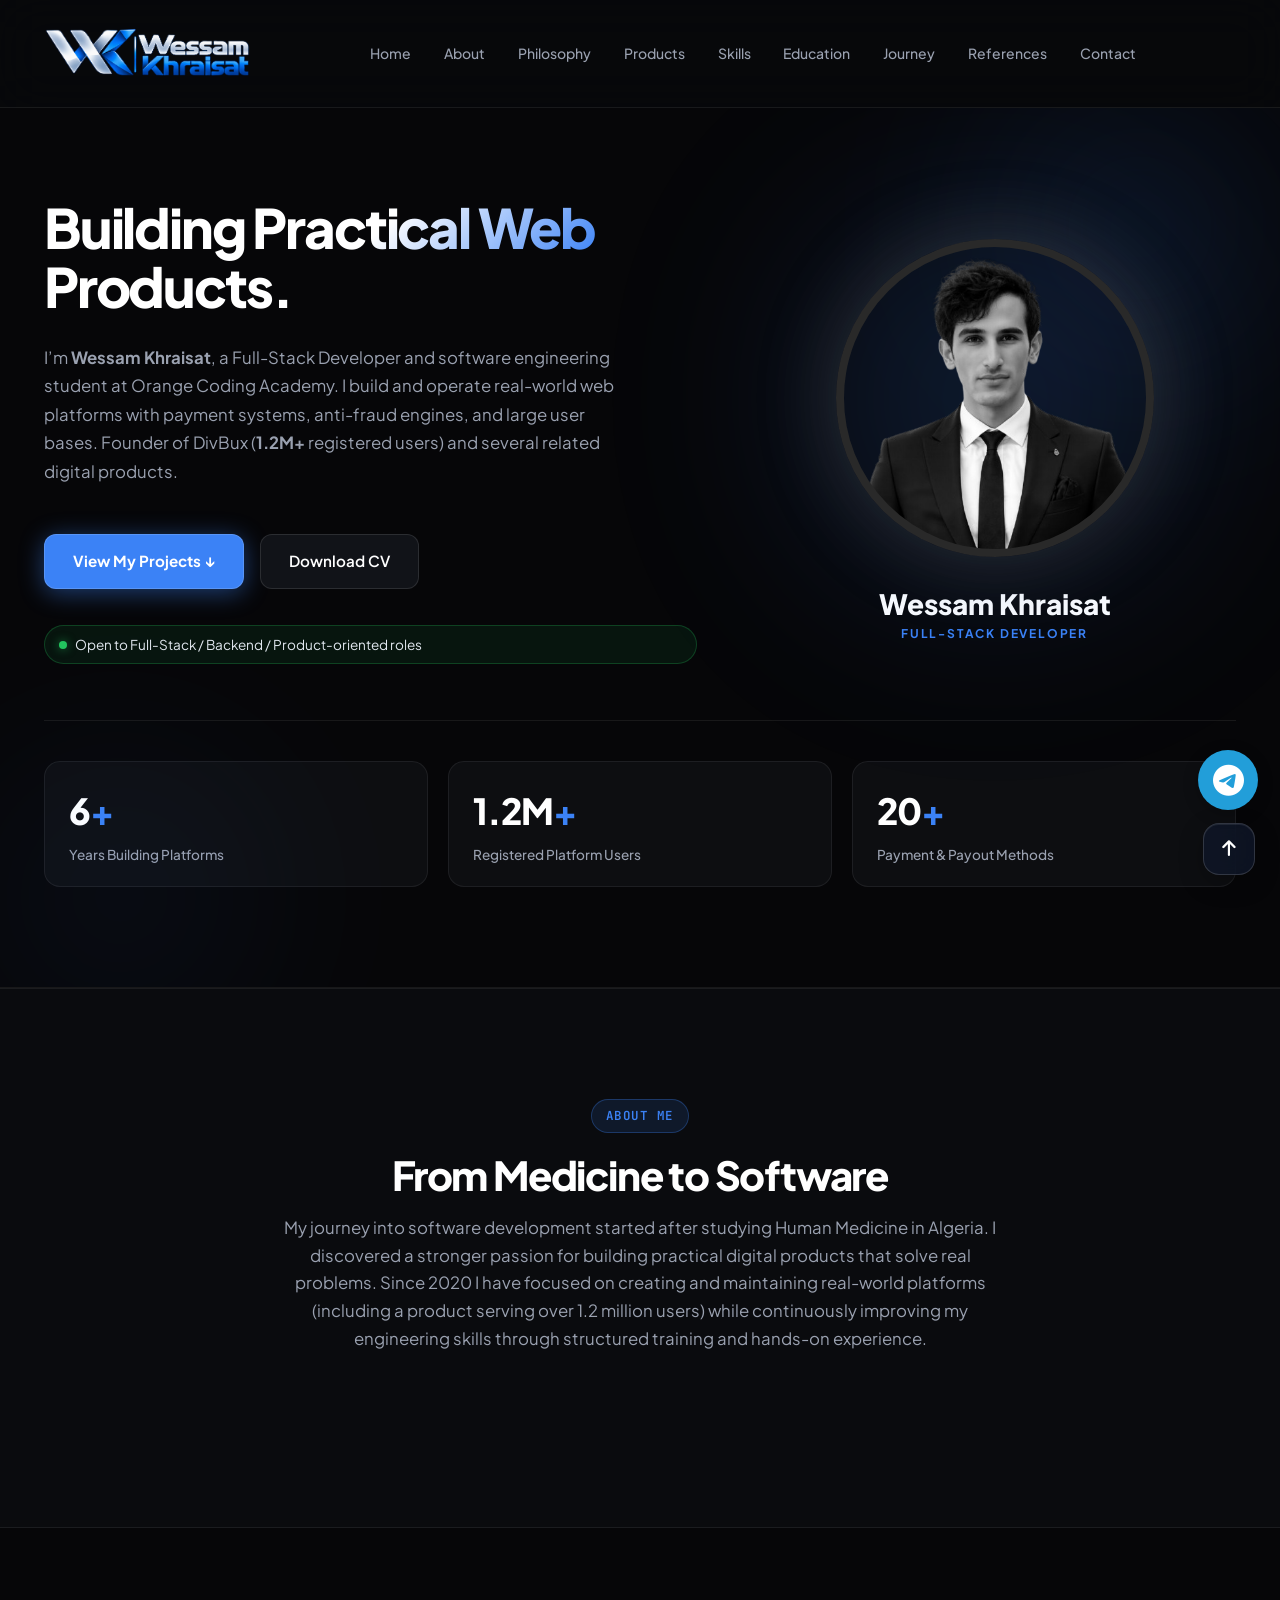
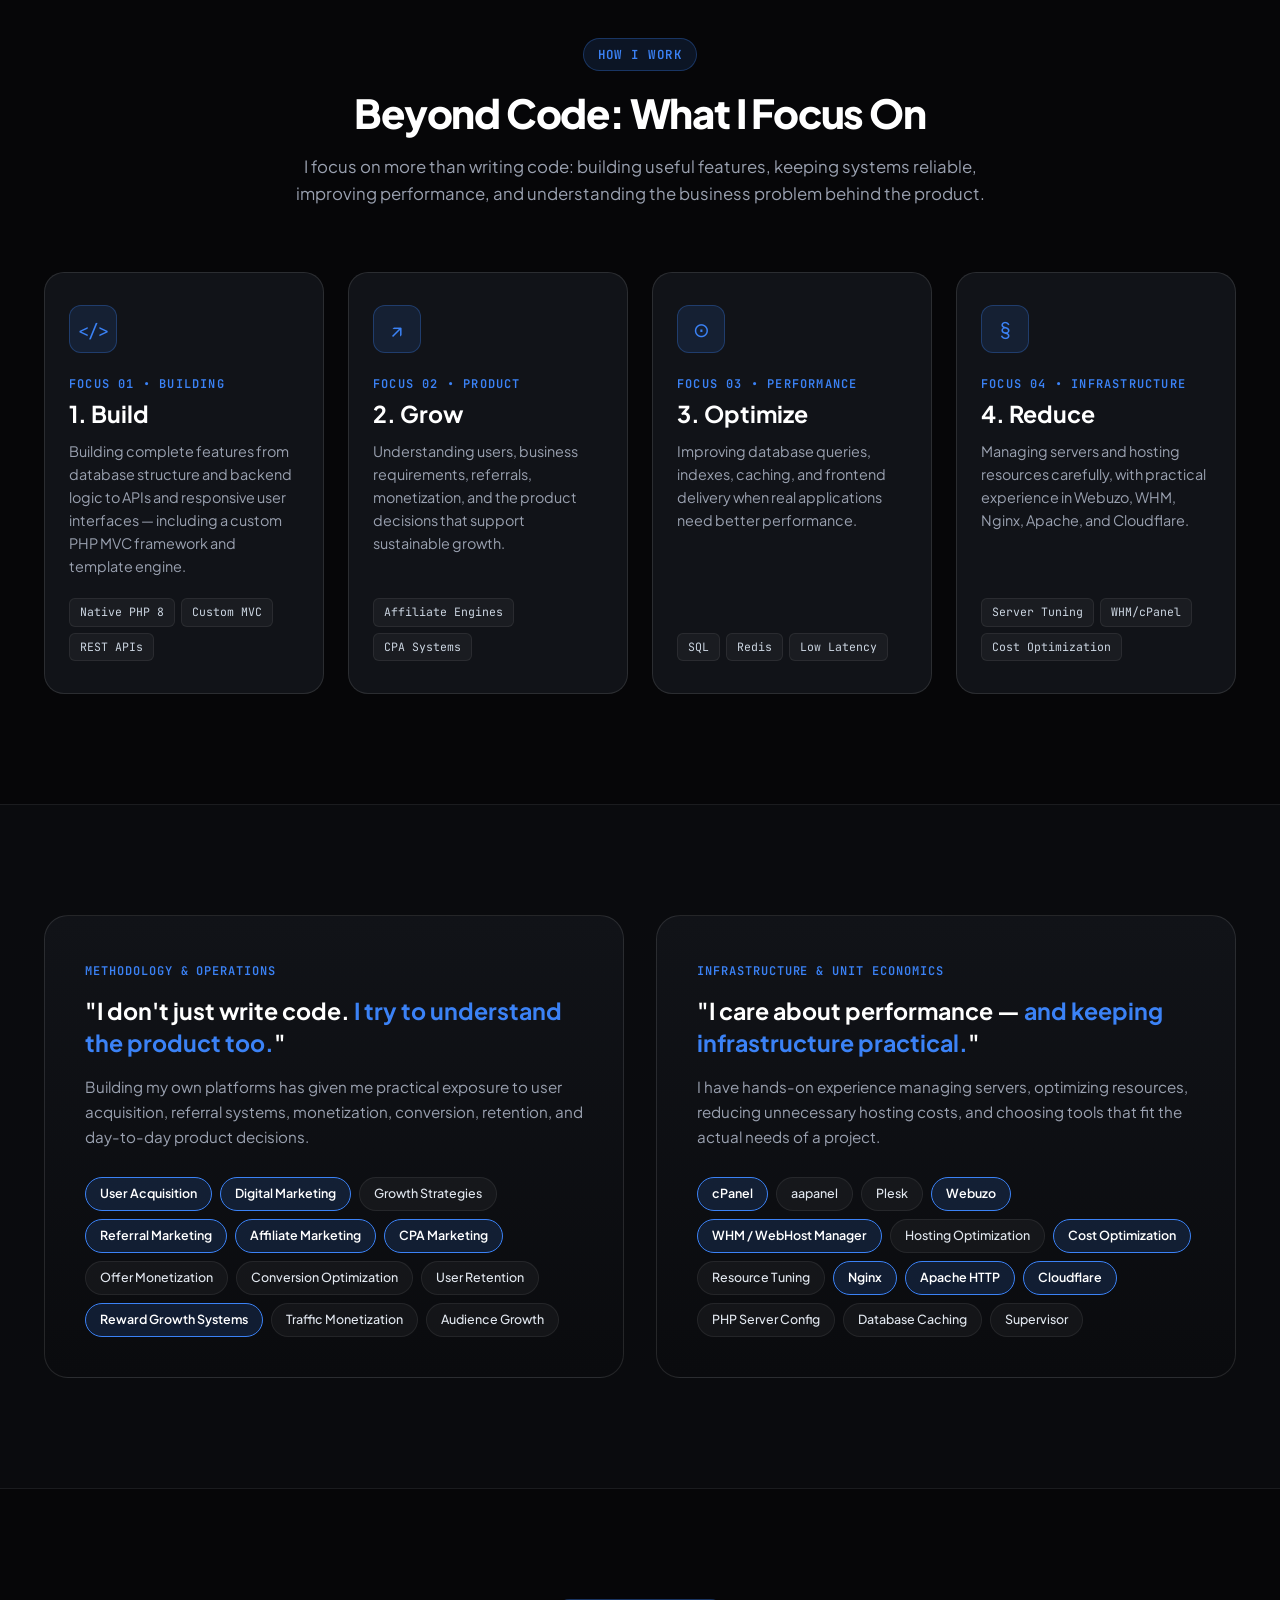
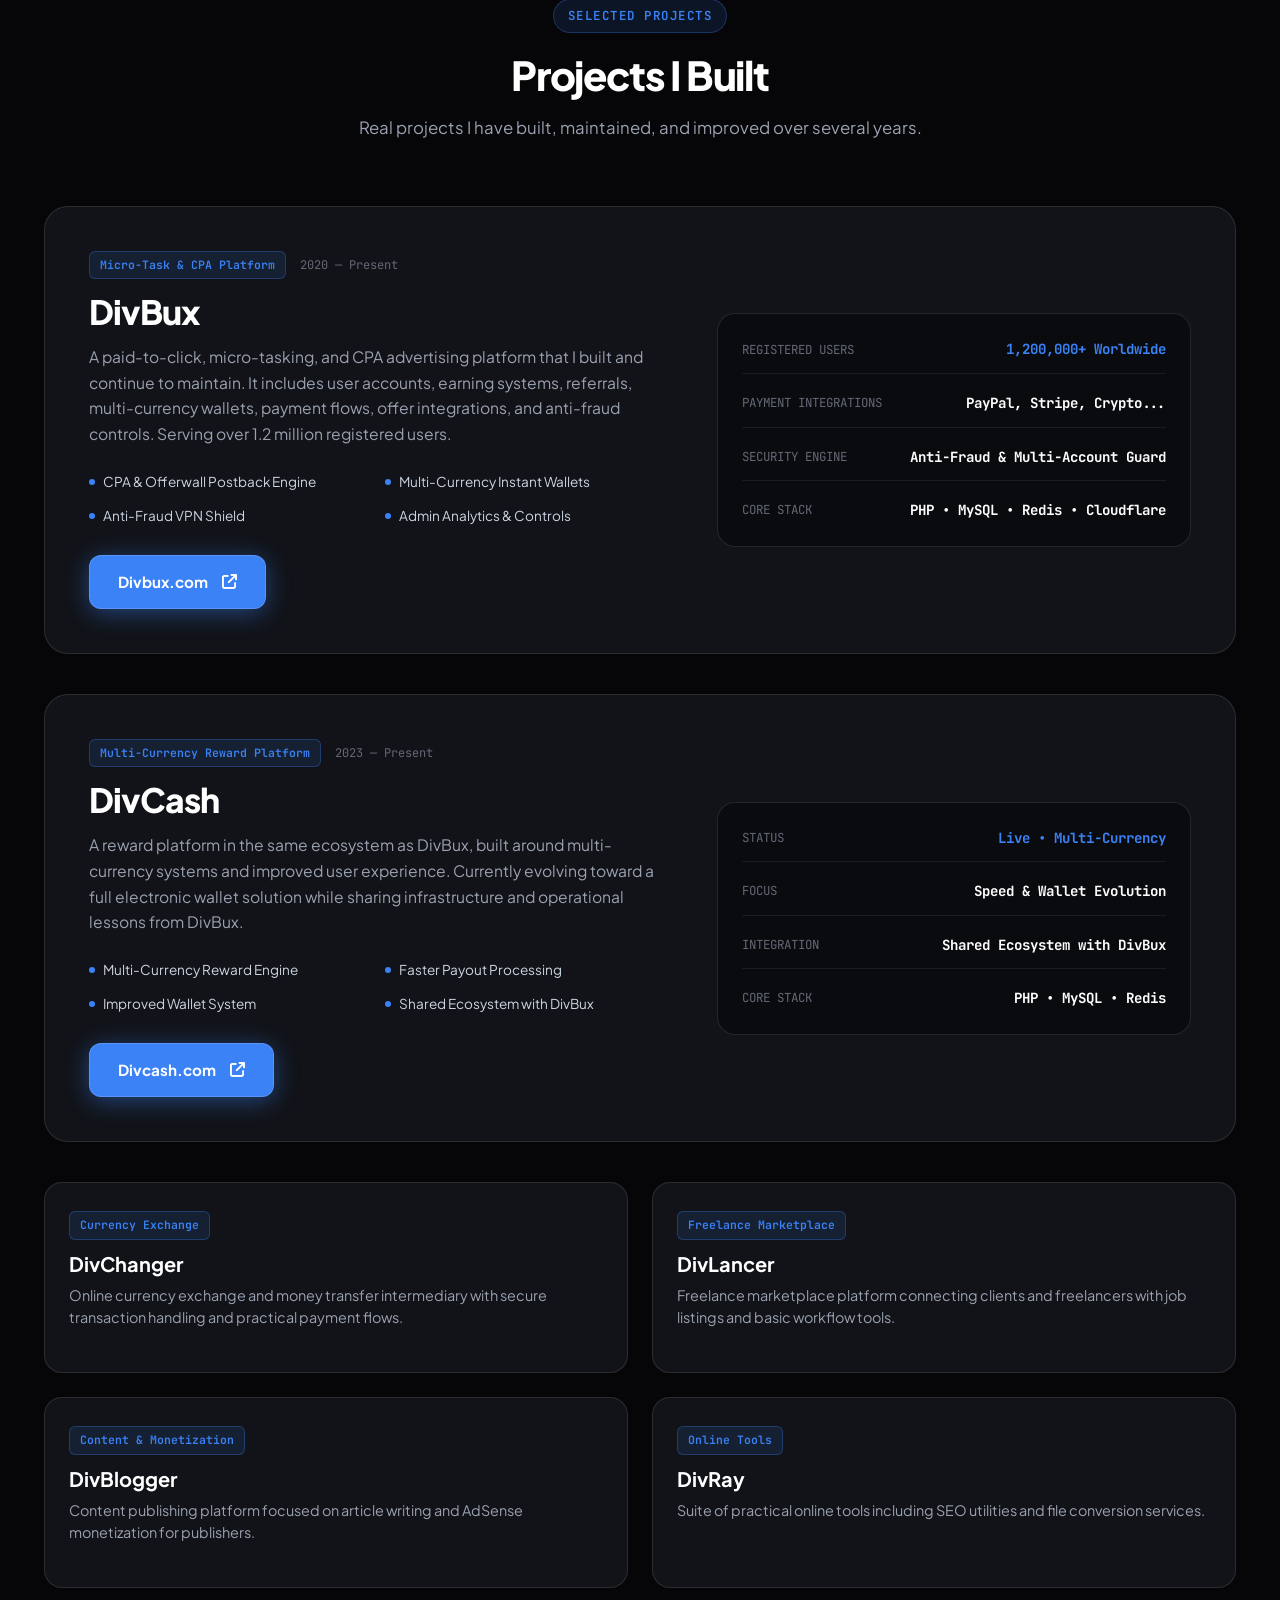
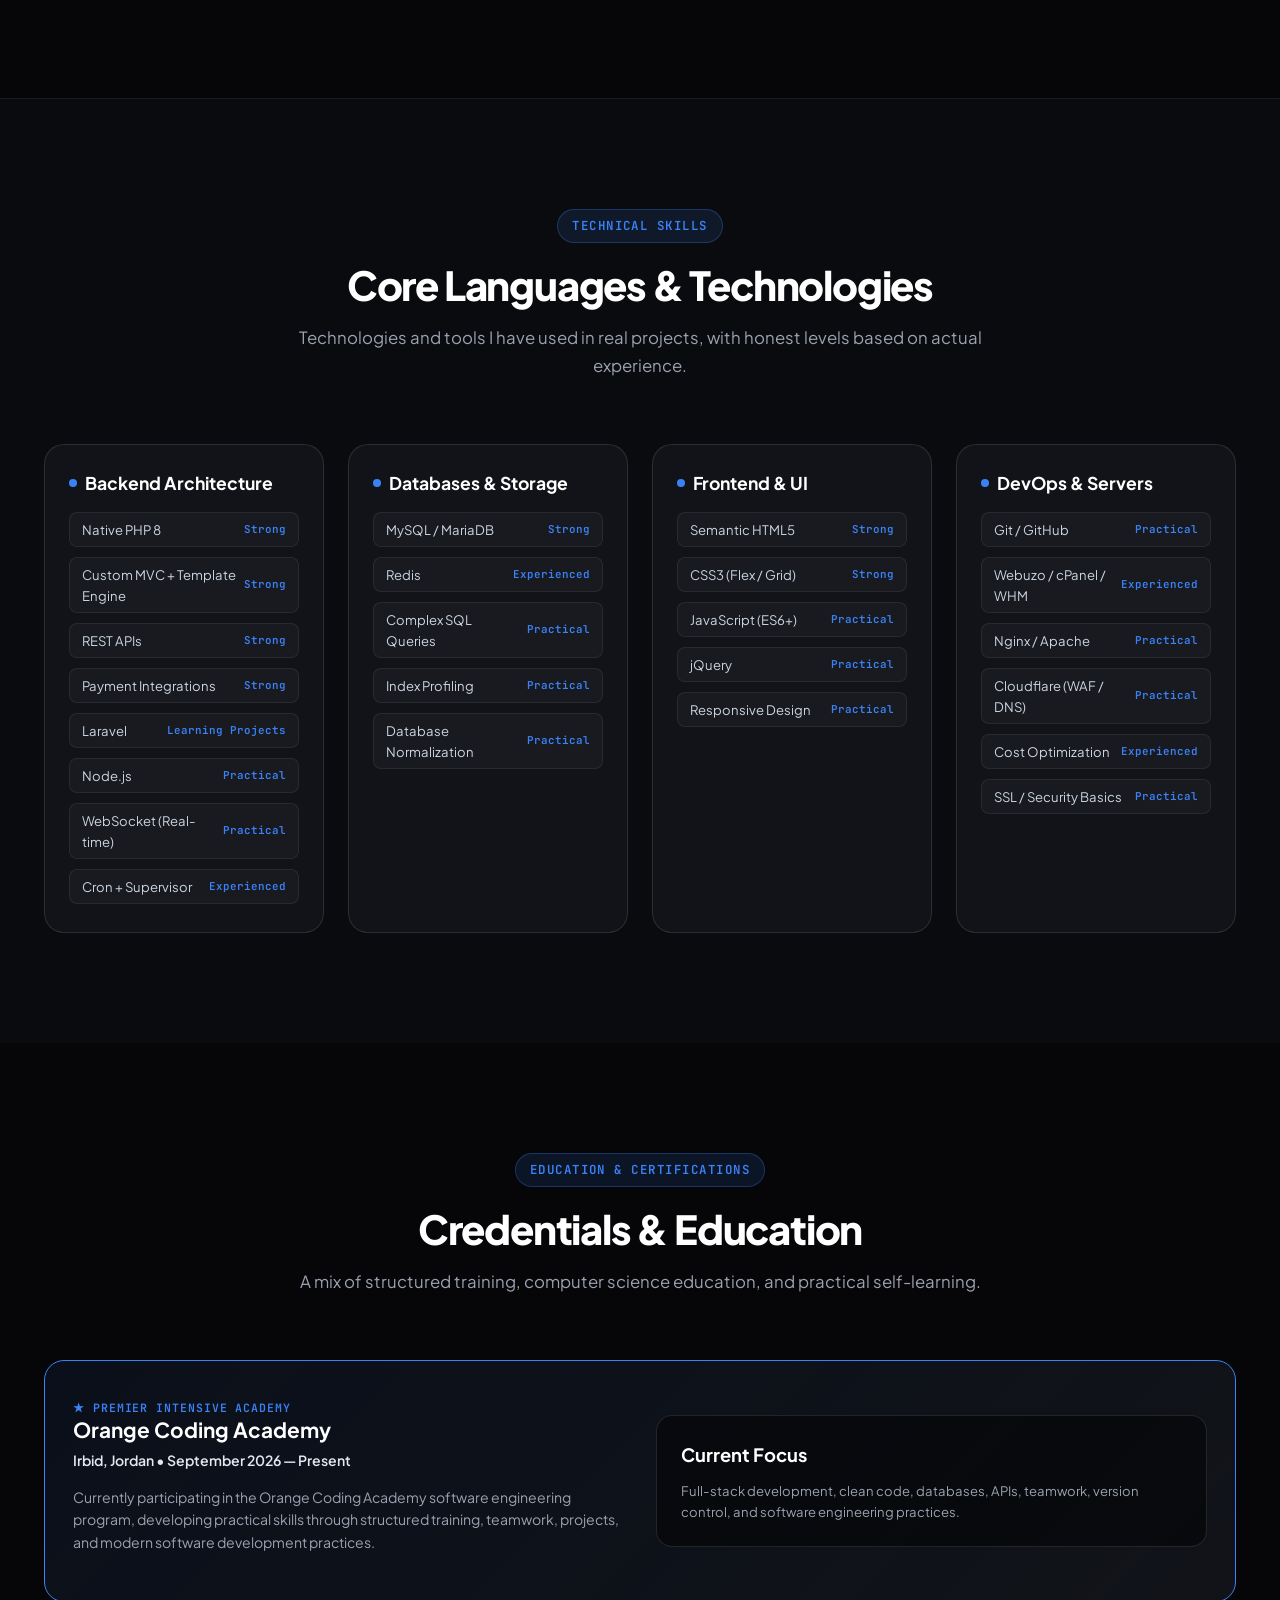
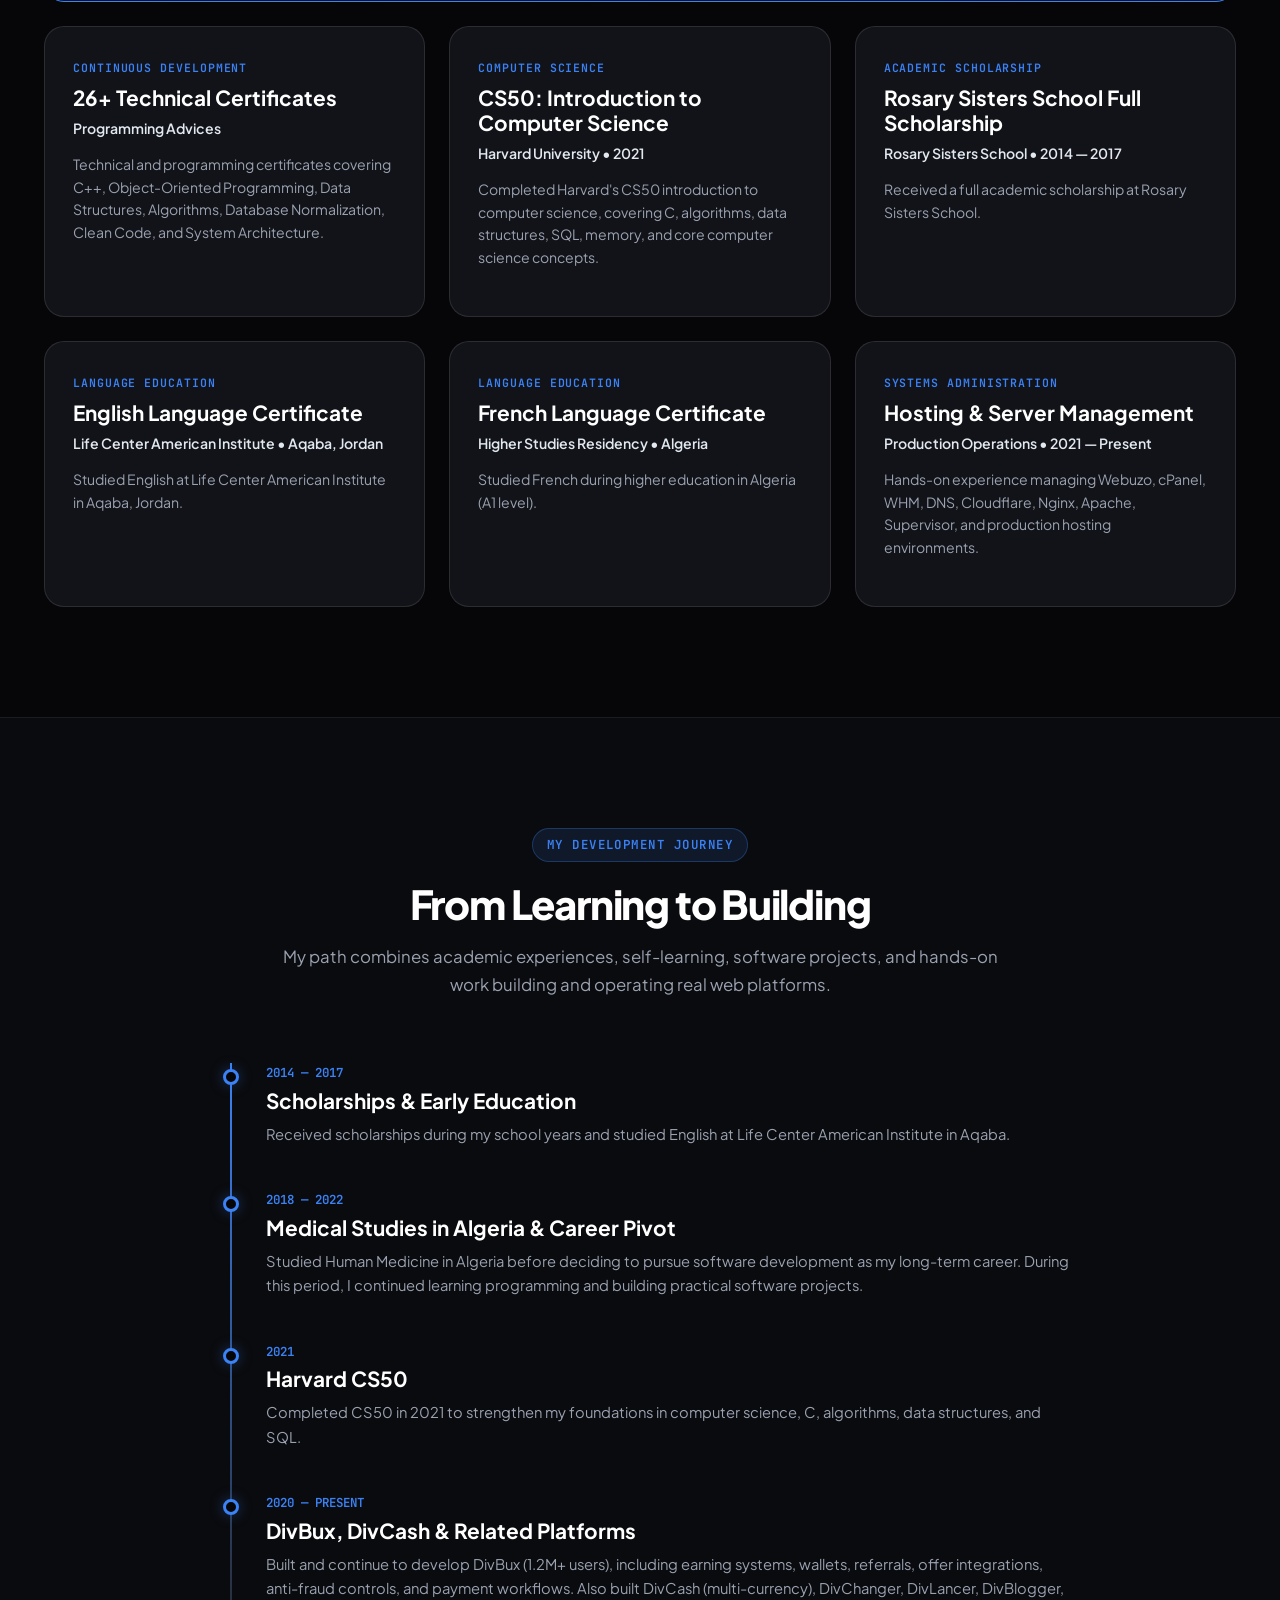
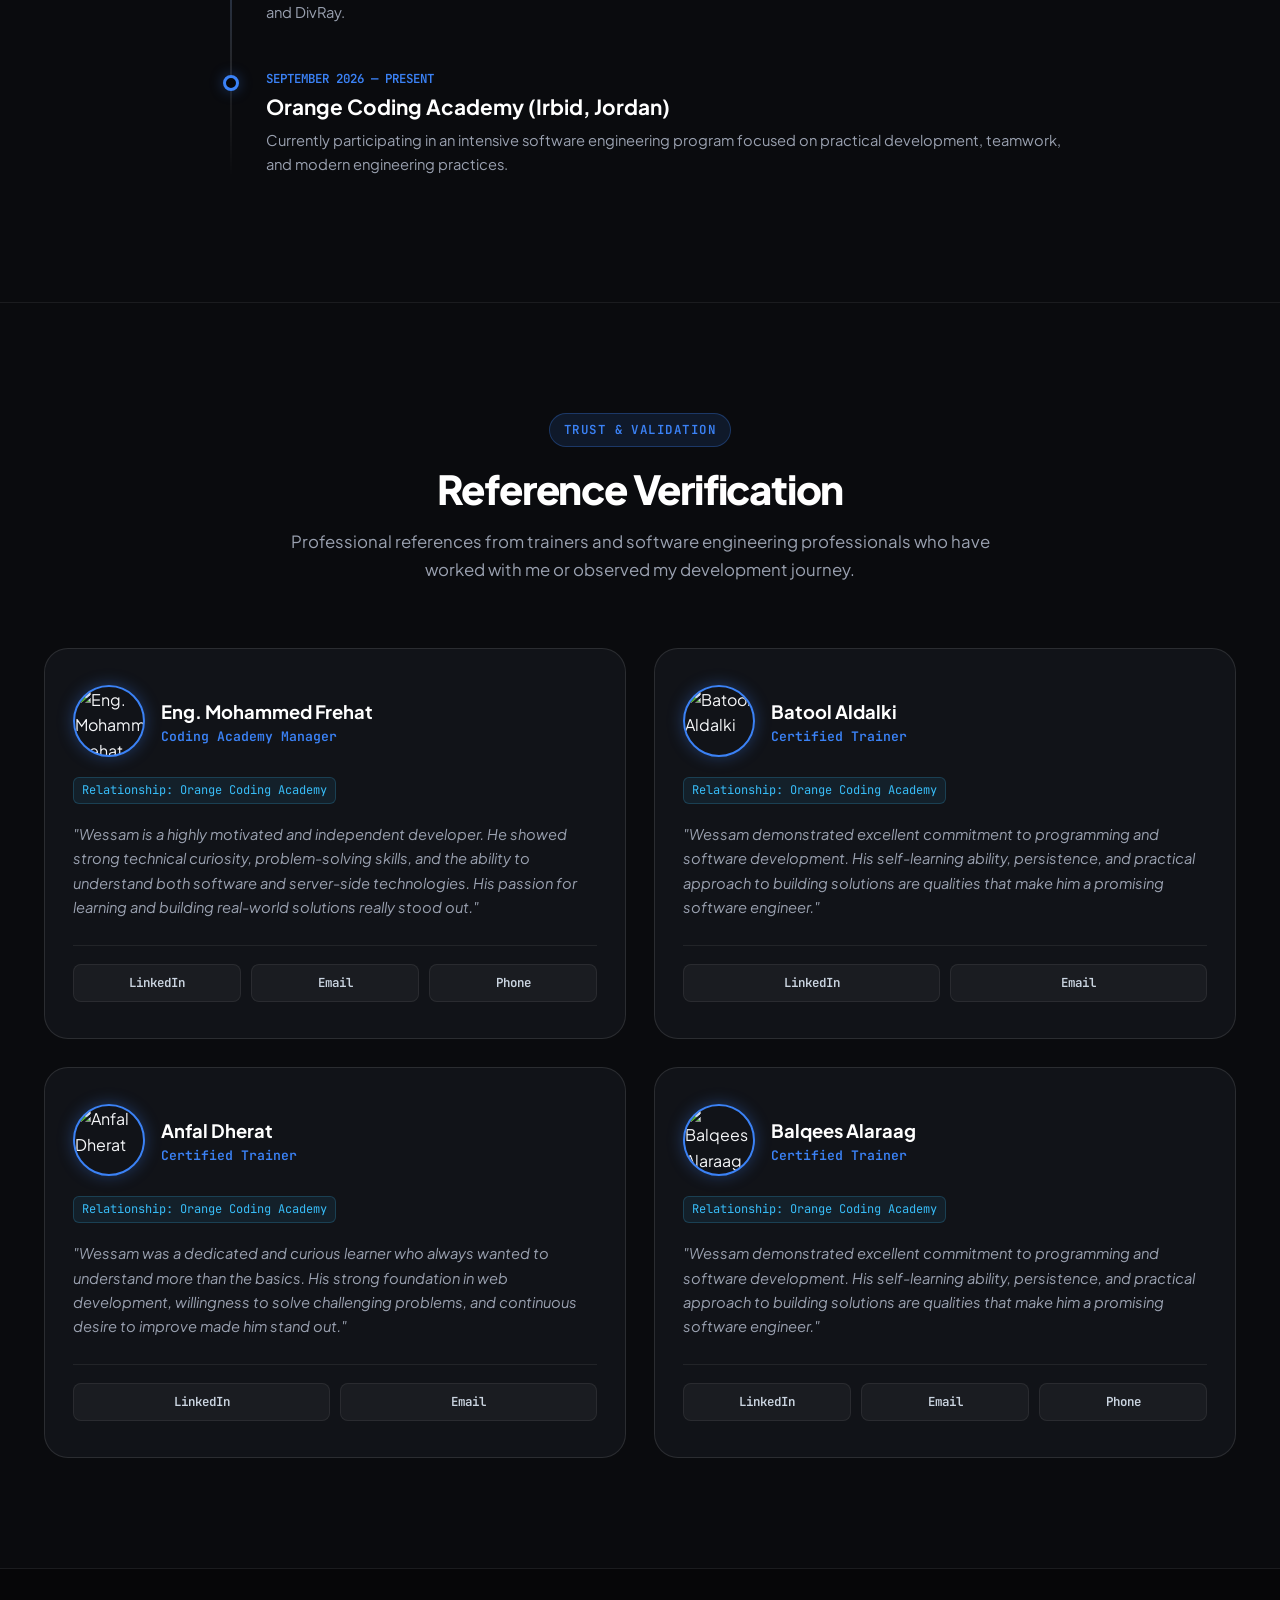
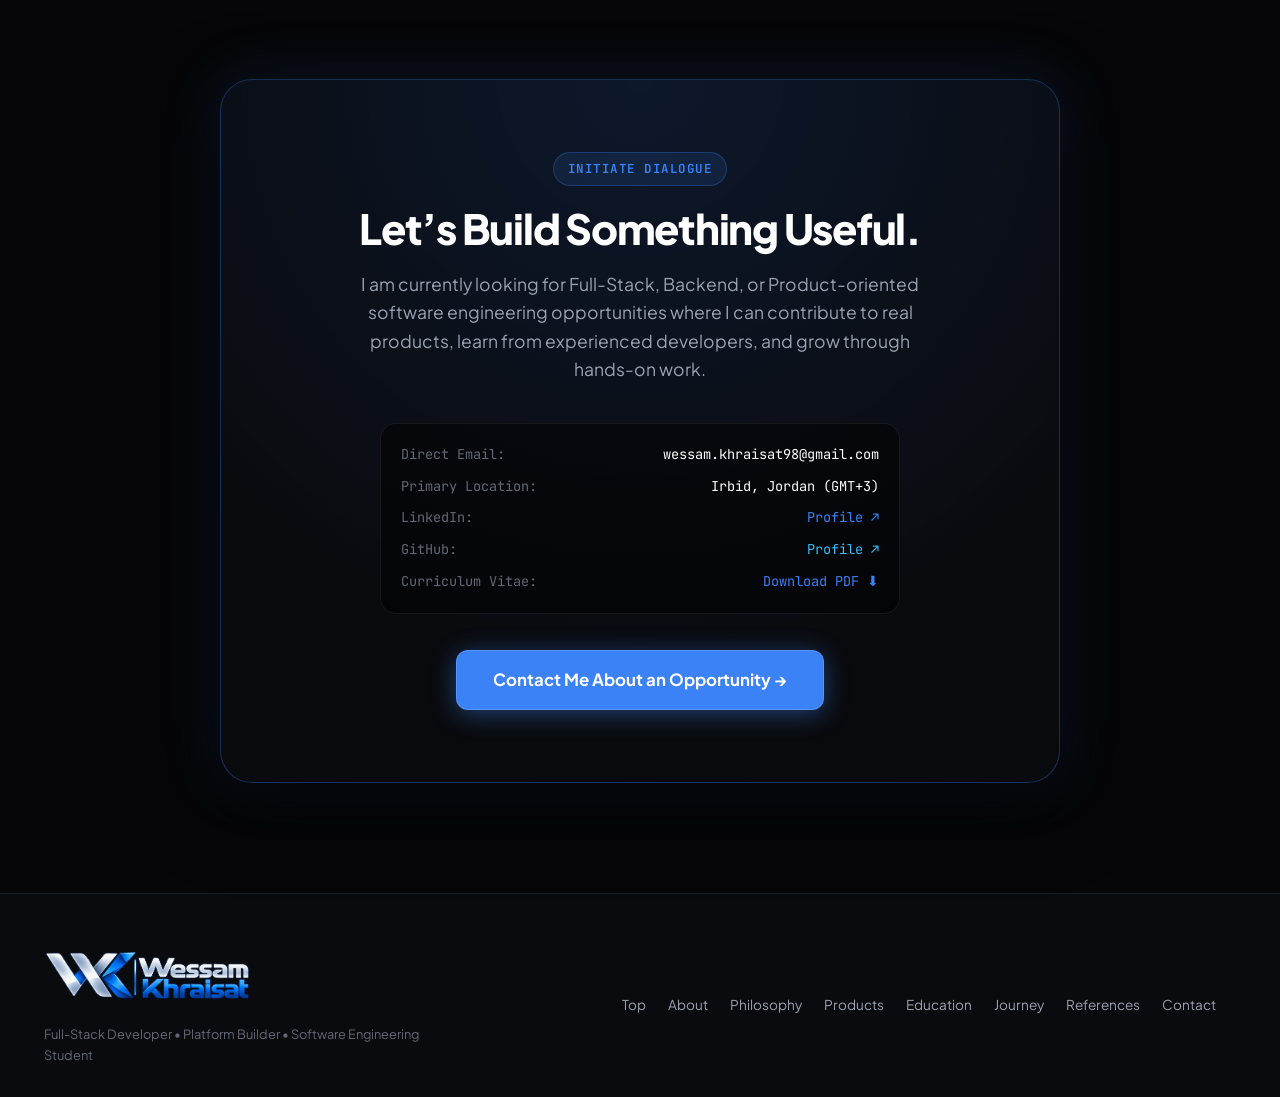
==== commit 2a88cf96: "divcash.com link" ====
--- a/index.html
+++ b/index.html
@@ -320,7 +320,7 @@
               <div class="feature-item"><span class="feature-bullet"></span> Improved Wallet System</div>
               <div class="feature-item"><span class="feature-bullet"></span> Shared Ecosystem with DivBux</div>
             </div>
-            <a href="#" class="btn-primary-red">Active Platform</a>
+            <a href="https://divcash.com/" target="_blank" rel="noopener" class="btn-primary-red">Divcash.com &nbsp; <i class="fa-solid fa-arrow-up-right-from-square"></i></a>
           </div>
           <div class="product-telemetry-box">
             <div class="telemetry-row">
